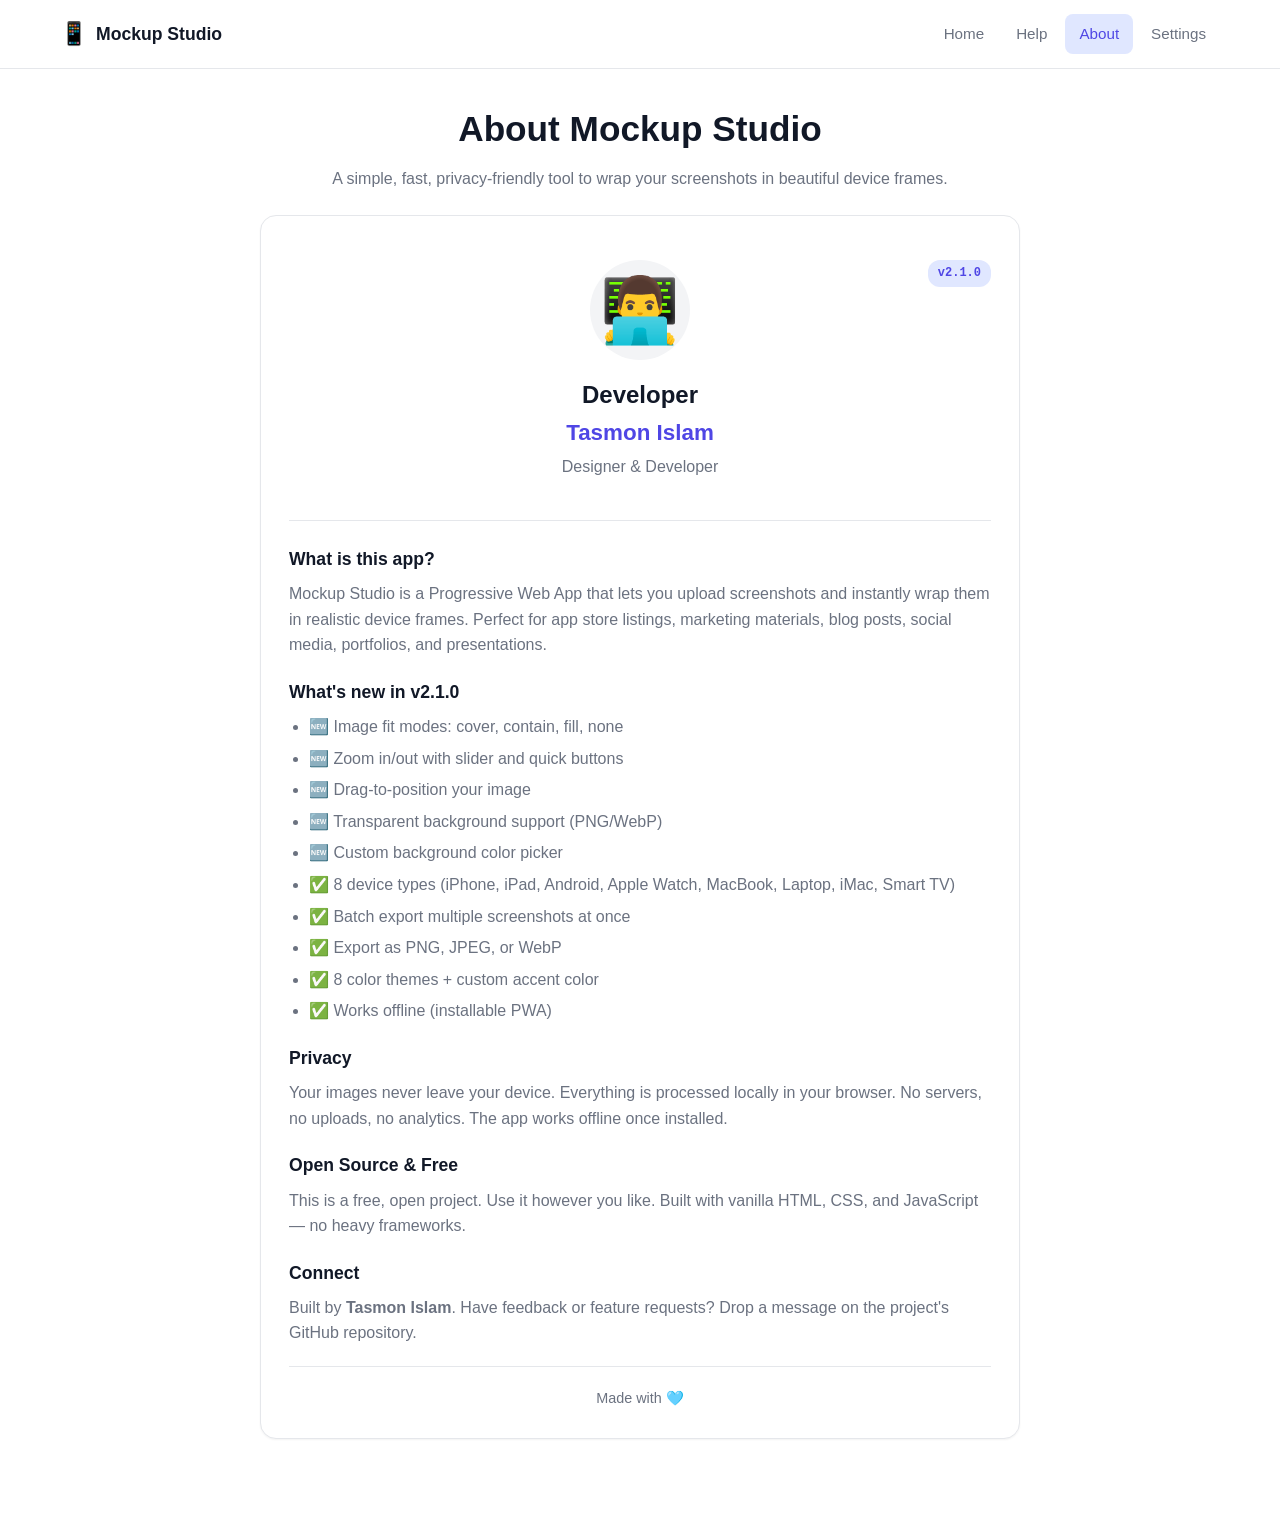
==== about.html @ a0ba5b70 "Add files via upload" ====
<!DOCTYPE html>
<html lang="en" data-theme="light">
<head>
  <meta charset="UTF-8">
  <meta name="viewport" content="width=device-width, initial-scale=1.0">
  <meta name="theme-color" content="#4f46e5">
  <link rel="manifest" href="manifest.json">
  <link rel="icon" href="icon.png" type="image/png">
  <title>About - Mockup Studio</title>
  <link rel="stylesheet" href="styles.css">
  <script>
    try {
      const s = JSON.parse(localStorage.getItem('mockup-settings') || '{}');
      if (s.theme) document.documentElement.setAttribute('data-theme', s.theme);
      if (s.accent && s.accent !== '#4f46e5') {
        document.documentElement.style.setProperty('--primary', s.accent);
      }
    } catch(e) {}
  </script>
</head>
<body>
  <nav class="navbar">
    <div class="nav-container">
      <a href="index.html" class="nav-brand">
        <span class="brand-icon">📱</span>
        <span class="brand-text">Mockup Studio</span>
      </a>
      <button class="nav-toggle" id="navToggle"><span></span><span></span><span></span></button>
      <ul class="nav-links" id="navLinks">
        <li><a href="index.html" class="nav-link">Home</a></li>
        <li><a href="help.html" class="nav-link">Help</a></li>
        <li><a href="about.html" class="nav-link active">About</a></li>
        <li><a href="settings.html" class="nav-link">Settings</a></li>
      </ul>
    </div>
  </nav>

  <main class="container narrow">
    <div class="page-header">
      <h1>About Mockup Studio</h1>
      <p class="page-subtitle">A simple, fast, privacy-friendly tool to wrap your screenshots in beautiful device frames.</p>
    </div>

    <div class="card">
      <div class="about-hero">
        <span class="version-tag">v2.1.0</span>
        <div class="about-avatar">👨‍💻</div>
        <h2>Developer</h2>
        <p class="developer-name">Tasmon Islam</p>
        <p class="developer-role">Designer & Developer</p>
      </div>

      <div class="about-section">
        <h3>What is this app?</h3>
        <p>Mockup Studio is a Progressive Web App that lets you upload screenshots and instantly wrap them in realistic device frames. Perfect for app store listings, marketing materials, blog posts, social media, portfolios, and presentations.</p>
      </div>

      <div class="about-section">
        <h3>What's new in v2.1.0</h3>
        <ul class="feature-list">
          <li>🆕 Image fit modes: cover, contain, fill, none</li>
          <li>🆕 Zoom in/out with slider and quick buttons</li>
          <li>🆕 Drag-to-position your image</li>
          <li>🆕 Transparent background support (PNG/WebP)</li>
          <li>🆕 Custom background color picker</li>
          <li>✅ 8 device types (iPhone, iPad, Android, Apple Watch, MacBook, Laptop, iMac, Smart TV)</li>
          <li>✅ Batch export multiple screenshots at once</li>
          <li>✅ Export as PNG, JPEG, or WebP</li>
          <li>✅ 8 color themes + custom accent color</li>
          <li>✅ Works offline (installable PWA)</li>
        </ul>
      </div>

      <div class="about-section">
        <h3>Privacy</h3>
        <p>Your images never leave your device. Everything is processed locally in your browser. No servers, no uploads, no analytics. The app works offline once installed.</p>
      </div>

      <div class="about-section">
        <h3>Open Source & Free</h3>
        <p>This is a free, open project. Use it however you like. Built with vanilla HTML, CSS, and JavaScript — no heavy frameworks.</p>
      </div>

      <div class="about-section">
        <h3>Connect</h3>
        <p>Built by <strong>Tasmon Islam</strong>. Have feedback or feature requests? Drop a message on the project's GitHub repository.</p>
      </div>

      <div class="about-meta">
        <p>Made with 🩵</p>
      </div>
    </div>
  </main>

  <script src="app.js"></script>
</body>
</html>
---- styles.css ----
*, *::before, *::after { box-sizing: border-box; margin: 0; padding: 0; }

:root, [data-theme="light"] {
  --primary: #4f46e5;
  --primary-hover: #4338ca;
  --primary-light: #e0e7ff;
  --bg: #ffffff;
  --bg-secondary: #f9fafb;
  --bg-tertiary: #f3f4f6;
  --text: #111827;
  --text-secondary: #6b7280;
  --border: #e5e7eb;
  --border-strong: #d1d5db;
  --card: #ffffff;
  --shadow-sm: 0 1px 2px rgba(0,0,0,0.05);
  --shadow: 0 1px 3px rgba(0,0,0,0.1), 0 1px 2px rgba(0,0,0,0.06);
  --shadow-lg: 0 10px 25px rgba(0,0,0,0.1);
  --danger: #ef4444;
  --success: #10b981;
  --mockup-scale: 0.8;
}

[data-theme="dark"] { --primary: #818cf8; --primary-hover: #6366f1; --primary-light: #312e81; --bg: #0f172a; --bg-secondary: #1e293b; --bg-tertiary: #334155; --text: #f1f5f9; --text-secondary: #94a3b8; --border: #334155; --border-strong: #475569; --card: #1e293b; }
[data-theme="ocean"] { --primary: #0891b2; --primary-light: #cffafe; --bg: #ecfeff; --bg-secondary: #cffafe; --bg-tertiary: #a5f3fc; --text: #083344; --text-secondary: #155e75; --border: #67e8f9; --card: #ffffff; }
[data-theme="sunset"] { --primary: #f97316; --primary-light: #fed7aa; --bg: #fff7ed; --bg-secondary: #ffedd5; --bg-tertiary: #fed7aa; --text: #7c2d12; --text-secondary: #9a3412; --border: #fdba74; --card: #ffffff; }
[data-theme="forest"] { --primary: #16a34a; --primary-light: #dcfce7; --bg: #f0fdf4; --bg-secondary: #dcfce7; --bg-tertiary: #bbf7d0; --text: #14532d; --text-secondary: #166534; --border: #86efac; --card: #ffffff; }
[data-theme="lavender"] { --primary: #a855f7; --primary-light: #f3e8ff; --bg: #faf5ff; --bg-secondary: #f3e8ff; --bg-tertiary: #e9d5ff; --text: #581c87; --text-secondary: #6b21a8; --border: #d8b4fe; --card: #ffffff; }
[data-theme="midnight"] { --primary: #a78bfa; --primary-light: #4c1d95; --bg: #0a0a1f; --bg-secondary: #1a1535; --bg-tertiary: #2d2555; --text: #ede9fe; --text-secondary: #c4b5fd; --border: #4c1d95; --card: #1a1535; }
[data-theme="solarized"] { --primary: #b58900; --primary-light: #fdf6e3; --bg: #fdf6e3; --bg-secondary: #eee8d5; --bg-tertiary: #d8d2bd; --text: #586e75; --text-secondary: #657b83; --border: #d8d2bd; --card: #fffbf0; }

html { scroll-behavior: smooth; }
body {
  font-family: -apple-system, BlinkMacSystemFont, 'Segoe UI', Roboto, sans-serif;
  background: var(--bg);
  color: var(--text);
  line-height: 1.6;
  min-height: 100vh;
  transition: background 0.3s, color 0.3s;
  -webkit-font-smoothing: antialiased;
}
[data-reduce-motion="true"] *, [data-reduce-motion="true"] *::before, [data-reduce-motion="true"] *::after {
  animation-duration: 0.01ms !important;
  transition-duration: 0.01ms !important;
  scroll-behavior: auto !important;
}

/* Nav */
.navbar { position: sticky; top: 0; z-index: 100; border-bottom: 1px solid var(--border); background: color-mix(in srgb, var(--bg) 92%, transparent); backdrop-filter: blur(10px); }
.nav-container { max-width: 1200px; margin: 0 auto; padding: 14px 20px; display: flex; align-items: center; justify-content: space-between; gap: 16px; }
.nav-brand { display: flex; align-items: center; gap: 8px; font-weight: 700; font-size: 1.1rem; color: var(--text); text-decoration: none; }
.brand-icon { font-size: 1.4rem; }
.nav-links { display: flex; gap: 4px; list-style: none; }
.nav-link { display: block; padding: 8px 14px; color: var(--text-secondary); text-decoration: none; border-radius: 8px; font-weight: 500; font-size: 0.95rem; transition: 0.2s; }
.nav-link:hover { background: var(--bg-tertiary); color: var(--text); }
.nav-link.active { background: var(--primary-light); color: var(--primary); }
.nav-toggle { display: none; background: none; border: none; cursor: pointer; padding: 8px; flex-direction: column; gap: 4px; }
.nav-toggle span { display: block; width: 22px; height: 2px; background: var(--text); border-radius: 2px; transition: 0.3s; }
.nav-toggle[aria-expanded="true"] span:nth-child(1) { transform: translateY(6px) rotate(45deg); }
.nav-toggle[aria-expanded="true"] span:nth-child(2) { opacity: 0; }
.nav-toggle[aria-expanded="true"] span:nth-child(3) { transform: translateY(-6px) rotate(-45deg); }

.container { max-width: 1200px; margin: 0 auto; padding: 32px 20px 60px; }
.container.narrow { max-width: 800px; }

.hero { text-align: center; padding: 20px 0 40px; }
.hero-title {
  font-size: clamp(1.8rem, 4vw, 2.6rem);
  font-weight: 800;
  margin-bottom: 12px;
  background: linear-gradient(135deg, var(--text), var(--primary));
  -webkit-background-clip: text;
  background-clip: text;
  -webkit-text-fill-color: transparent;
  line-height: 1.2;
}
.hero-subtitle { font-size: clamp(1rem, 2vw, 1.15rem); color: var(--text-secondary); max-width: 600px; margin: 0 auto 32px; }

.upload-zone { border: 2px dashed var(--border-strong); border-radius: 16px; padding: 48px 20px; background: var(--bg-secondary); cursor: pointer; transition: 0.3s; max-width: 700px; margin: 0 auto; outline: none; }
.upload-zone:hover, .upload-zone.dragover, .upload-zone:focus-visible { border-color: var(--primary); background: var(--primary-light); transform: translateY(-2px); }
.upload-content { text-align: center; pointer-events: none; }
.upload-content > * { pointer-events: auto; }
.upload-icon { width: 56px; height: 56px; color: var(--primary); margin-bottom: 12px; }
.upload-zone h3 { font-size: 1.2rem; margin-bottom: 6px; }
.upload-hint { font-size: 0.85rem; color: var(--text-secondary); margin-top: 8px; }
.link-btn { background: none; border: none; color: var(--primary); font-weight: 600; cursor: pointer; font-size: inherit; text-decoration: underline; font-family: inherit; padding: 0; }

.section { margin-top: 40px; padding-top: 40px; border-top: 1px solid var(--border); }
.section[hidden] { display: none !important; }
.section-header { margin-bottom: 20px; }
.section-header h2 { font-size: 1.5rem; font-weight: 700; margin-bottom: 4px; }
.section-sub { color: var(--text-secondary); font-size: 0.95rem; }
.badge { display: inline-block; background: var(--primary); color: white; padding: 2px 10px; border-radius: 12px; font-size: 0.85rem; margin-left: 8px; vertical-align: middle; }

.device-grid { display: grid; grid-template-columns: repeat(auto-fill, minmax(140px, 1fr)); gap: 12px; margin-bottom: 20px; }
.device-card { background: var(--card); border: 2px solid var(--border); border-radius: 12px; padding: 16px 12px; cursor: pointer; display: flex; flex-direction: column; align-items: center; gap: 10px; transition: 0.2s; font-family: inherit; color: inherit; }
.device-card:hover { border-color: var(--primary); transform: translateY(-2px); box-shadow: var(--shadow); }
.device-card.selected { border-color: var(--primary); background: var(--primary-light); }
.device-card:focus-visible { outline: 2px solid var(--primary); outline-offset: 2px; }
.device-thumb { display: flex; align-items: center; justify-content: center; height: 70px; }
.device-name { font-size: 0.85rem; font-weight: 600; }

/* Thumbnails (same as before) */
.thumb-frame { position: relative; }
.thumb-iphone { width: 32px; height: 64px; background: linear-gradient(150deg, #3a3a3c 0%, #1c1c1e 100%); border-radius: 9px; padding: 2.5px; position: relative; }
.thumb-iphone .thumb-screen { width: 100%; height: 100%; background: linear-gradient(135deg, #4f46e5, #ec4899); border-radius: 7px; }
.thumb-iphone .thumb-island { position: absolute; top: 4px; left: 50%; transform: translateX(-50%); width: 14px; height: 4px; background: #000; border-radius: 2px; }
.thumb-ipad { width: 54px; height: 64px; background: linear-gradient(150deg, #d4d4d6 0%, #8e8e93 100%); border-radius: 5px; padding: 4px; }
.thumb-ipad .thumb-screen { width: 100%; height: 100%; background: linear-gradient(135deg, #06b6d4, #3b82f6); border-radius: 2px; }
.thumb-android { width: 32px; height: 64px; background: linear-gradient(150deg, #2c2c2e 0%, #0a0a0a 100%); border-radius: 9px; padding: 2.5px; position: relative; }
.thumb-android .thumb-screen { width: 100%; height: 100%; background: linear-gradient(135deg, #10b981, #3b82f6); border-radius: 7px; }
.thumb-android .thumb-punch { position: absolute; top: 5px; left: 50%; transform: translateX(-50%); width: 5px; height: 5px; background: #000; border-radius: 50%; }
.thumb-watch { position: relative; display: flex; flex-direction: column; align-items: center; justify-content: center; height: 64px; }
.thumb-watch-band { width: 22px; height: 8px; background: linear-gradient(180deg, #2c2c2e, #1c1c1e); }
.thumb-band-top { border-radius: 3px 3px 0 0; margin-bottom: -2px; }
.thumb-band-bottom { border-radius: 0 0 3px 3px; margin-top: -2px; }
.thumb-watch-body { width: 30px; height: 40px; background: linear-gradient(150deg, #2c2c2e 0%, #0a0a0a 100%); border-radius: 8px; padding: 2px; position: relative; z-index: 2; }
.thumb-watch-screen { width: 100%; height: 100%; background: linear-gradient(135deg, #a855f7, #3b82f6); border-radius: 6px; }
.thumb-watch-crown { position: absolute; right: -2px; top: 50%; transform: translateY(-50%); width: 3px; height: 6px; background: #4a4a4c; border-radius: 1px; z-index: 3; }
.thumb-macbook-stack { display: flex; flex-direction: column; align-items: center; }
.thumb-lid { width: 76px; height: 46px; background: linear-gradient(180deg, #2c2c2e 0%, #1c1c1e 100%); border-radius: 4px 4px 0 0; padding: 3px 3px 4px; position: relative; }
.thumb-lid .thumb-screen { width: 100%; height: 100%; background: linear-gradient(135deg, #a855f7, #ec4899); border-radius: 1px; }
.thumb-lid .thumb-notch { position: absolute; top: 1px; left: 50%; transform: translateX(-50%); width: 8px; height: 3px; background: #000; border-radius: 0 0 2px 2px; }
.thumb-base { width: 86px; height: 5px; background: linear-gradient(180deg, #c8c8ca 0%, #8e8e93 100%); border-radius: 0 0 4px 4px; position: relative; }
.thumb-base::before { content: ''; position: absolute; top: 0; left: 50%; transform: translateX(-50%); width: 16px; height: 1.5px; background: #48484a; border-radius: 0 0 1px 1px; }
.thumb-laptop-stack { display: flex; flex-direction: column; align-items: center; }
.thumb-laptop-lid { width: 80px; height: 48px; background: linear-gradient(180deg, #1f1f1f 0%, #0a0a0a 100%); border-radius: 4px 4px 0 0; padding: 5px; position: relative; }
.thumb-laptop-lid::before { content: ''; position: absolute; top: 2px; left: 50%; transform: translateX(-50%); width: 3px; height: 3px; background: #2a2a2a; border-radius: 50%; }
.thumb-laptop-lid .thumb-screen { width: 100%; height: 100%; background: linear-gradient(135deg, #16a34a, #0891b2); }
.thumb-laptop-base { width: 92px; height: 6px; background: linear-gradient(180deg, #2a2a2a 0%, #1a1a1a 100%); border-radius: 0 0 4px 4px; position: relative; }
.thumb-laptop-base::before { content: ''; position: absolute; top: 0; left: 50%; transform: translateX(-50%); width: 14px; height: 2px; background: #050505; }
.thumb-imac-stack { display: flex; flex-direction: column; align-items: center; }
.thumb-imac-display { width: 76px; height: 50px; background: linear-gradient(180deg, #2c2c2e 0%, #1c1c1e 100%); padding: 3px 3px 5px; border-radius: 5px 5px 0 0; position: relative; }
.thumb-imac-display::before { content: ''; position: absolute; top: 2px; left: 50%; transform: translateX(-50%); width: 4px; height: 4px; background: radial-gradient(circle at 30% 30%, #4a4a4c, #0a0a0a); border-radius: 50%; }
.thumb-imac-display .thumb-screen { width: 100%; height: 100%; background: linear-gradient(135deg, #16a34a, #0891b2); border-radius: 1px; }
.thumb-imac-stand { width: 6px; height: 8px; background: linear-gradient(180deg, #aeaeb2, #8e8e93); }
.thumb-imac-foot { width: 28px; height: 4px; background: linear-gradient(180deg, #aeaeb2, #6e6e73); border-radius: 0 0 6px 6px; }
.thumb-tv-stack { display: flex; flex-direction: column; align-items: center; }
.thumb-tv-bezel { width: 84px; height: 50px; background: linear-gradient(180deg, #1c1c1e 0%, #0a0a0a 100%); padding: 3px; border-radius: 3px; }
.thumb-tv-bezel .thumb-screen { width: 100%; height: 100%; background: linear-gradient(135deg, #ec4899, #f59e0b); border-radius: 2px; }
.thumb-tv-legs { display: flex; justify-content: space-between; width: 60px; padding: 0 6px; margin-top: -1px; }
.thumb-tv-leg { width: 3px; height: 6px; background: #1c1c1e; }

.orientation-toggle { display: flex; align-items: center; gap: 10px; }
.orientation-toggle[hidden] { display: none !important; }
.orientation-toggle label { font-weight: 500; font-size: 0.9rem; }
.seg-btn { padding: 8px 16px; background: var(--bg-secondary); border: 1px solid var(--border); border-radius: 8px; cursor: pointer; font-weight: 500; color: var(--text-secondary); font-family: inherit; transition: 0.2s; }
.seg-btn:hover { background: var(--bg-tertiary); }
.seg-btn.selected { background: var(--primary); color: white; border-color: var(--primary); }
.seg-btn:focus-visible { outline: 2px solid var(--primary); outline-offset: 2px; }

/* Options */
.options-bar { display: grid; grid-template-columns: repeat(auto-fit, minmax(220px, 1fr)); gap: 20px; padding: 20px; background: var(--card); border: 1px solid var(--border); border-radius: 12px; margin-bottom: 20px; }
.opt-group label { display: block; font-size: 0.85rem; font-weight: 600; margin-bottom: 8px; color: var(--text); }
.color-pills, .bg-pills, .format-pills { display: flex; gap: 8px; flex-wrap: wrap; align-items: center; }
.color-pill { width: 32px; height: 32px; border-radius: 50%; border: 2px solid var(--border); cursor: pointer; transition: 0.2s; padding: 0; }
.color-pill:hover { transform: scale(1.05); }
.color-pill.selected { border-color: var(--primary); transform: scale(1.1); box-shadow: 0 0 0 2px var(--primary-light); }
.bg-pill { width: 36px; height: 36px; border-radius: 8px; border: 2px solid var(--border); cursor: pointer; transition: 0.2s; padding: 0; position: relative; overflow: hidden; }
.bg-pill:hover { transform: scale(1.05); }
.bg-pill.selected { border-color: var(--primary); transform: scale(1.05); box-shadow: 0 0 0 2px var(--primary-light); }
.bg-pill-custom::after {
  content: '🎨';
  position: absolute;
  top: 50%; left: 50%;
  transform: translate(-50%, -50%);
  font-size: 14px;
  filter: drop-shadow(0 0 1px rgba(0,0,0,0.5));
}
.format-pill { padding: 8px 14px; background: var(--bg-secondary); border: 1px solid var(--border); border-radius: 8px; cursor: pointer; font-weight: 600; font-family: inherit; color: var(--text); transition: 0.2s; }
.format-pill:hover { background: var(--bg-tertiary); }
.format-pill.selected { background: var(--primary); color: white; border-color: var(--primary); }
.format-pill:focus-visible, .color-pill:focus-visible, .bg-pill:focus-visible { outline: 2px solid var(--primary); outline-offset: 2px; }
.range-row { display: flex; align-items: center; gap: 10px; }
.range-row input[type="range"] { flex: 1; }
.range-row span { min-width: 40px; font-weight: 600; font-size: 0.9rem; }
input[type="range"] { -webkit-appearance: none; appearance: none; height: 6px; background: var(--bg-tertiary); border-radius: 3px; outline: none; }
input[type="range"]::-webkit-slider-thumb { -webkit-appearance: none; appearance: none; width: 18px; height: 18px; background: var(--primary); border-radius: 50%; cursor: pointer; transition: 0.2s; }
input[type="range"]::-webkit-slider-thumb:hover { transform: scale(1.2); }
input[type="range"]::-moz-range-thumb { width: 18px; height: 18px; background: var(--primary); border-radius: 50%; cursor: pointer; border: none; }

.custom-bg-controls {
  display: flex;
  align-items: center;
  gap: 10px;
  margin-top: 10px;
  padding: 10px 12px;
  background: var(--bg-secondary);
  border-radius: 8px;
}
.custom-bg-controls[hidden] { display: none !important; }
.custom-bg-controls .mini-label { font-size: 0.85rem; font-weight: 600; margin: 0; }
.color-input-inline { width: 40px; height: 32px; border: 1px solid var(--border-strong); border-radius: 6px; cursor: pointer; padding: 2px; background: var(--bg); }
.hint-text { display: block; font-size: 0.75rem; color: var(--text-secondary); margin-top: 6px; font-style: italic; }

/* ============================================
   IMAGE ADJUSTMENT PANEL
   ============================================ */
.adjust-panel {
  background: var(--card);
  border: 1px solid var(--border);
  border-radius: 12px;
  padding: 20px;
  margin-bottom: 20px;
}
.adjust-panel[hidden] { display: none !important; }
.adjust-header { margin-bottom: 16px; padding-bottom: 12px; border-bottom: 1px solid var(--border); }
.adjust-header h3 { font-size: 1.05rem; font-weight: 700; margin-bottom: 4px; }
.adjust-sub { color: var(--text-secondary); font-size: 0.85rem; }

.adjust-grid {
  display: grid;
  grid-template-columns: repeat(auto-fit, minmax(200px, 1fr));
  gap: 20px;
  margin-bottom: 16px;
}

.zoom-buttons {
  display: flex;
  gap: 6px;
  align-items: center;
}
.zoom-buttons .btn {
  min-width: 36px;
}

.position-controls {
  display: flex;
  align-items: center;
  gap: 12px;
}
.position-pad {
  width: 80px;
  height: 80px;
  background: var(--bg-secondary);
  border: 2px solid var(--border-strong);
  border-radius: 8px;
  position: relative;
  cursor: move;
  user-select: none;
  outline: none;
  flex-shrink: 0;
}
.position-pad:focus-visible { border-color: var(--primary); box-shadow: 0 0 0 3px var(--primary-light); }
.position-pad::before {
  content: '';
  position: absolute;
  top: 50%; left: 50%;
  transform: translate(-50%, -50%);
  width: 1px; height: 100%;
  background: var(--border);
}
.position-pad::after {
  content: '';
  position: absolute;
  top: 50%; left: 50%;
  transform: translate(-50%, -50%);
  width: 100%; height: 1px;
  background: var(--border);
}
.position-dot {
  position: absolute;
  width: 14px;
  height: 14px;
  background: var(--primary);
  border-radius: 50%;
  top: 50%; left: 50%;
  transform: translate(-50%, -50%);
  pointer-events: none;
  box-shadow: 0 0 0 3px var(--primary-light), 0 2px 4px rgba(0,0,0,0.2);
  transition: background 0.2s;
}
.position-info {
  display: flex;
  flex-direction: column;
  gap: 6px;
  align-items: flex-start;
}
.position-info small {
  font-size: 0.75rem;
  color: var(--text-secondary);
  font-family: 'Courier New', monospace;
  background: var(--bg-secondary);
  padding: 2px 8px;
  border-radius: 4px;
}

.adjust-actions {
  display: flex;
  justify-content: flex-end;
  padding-top: 12px;
  border-top: 1px solid var(--border);
}

/* Preview */
.preview-stage { background: var(--bg-secondary); border-radius: 12px; padding: 40px 20px; display: flex; align-items: center; justify-content: center; min-height: 400px; overflow: auto; }
.mockup-wrapper {
  display: inline-block;
  transform-origin: center center;
  transform: scale(var(--mockup-scale, 0.8));
  transition: transform 0.3s ease;
  user-select: none;
}
[data-reduce-motion="true"] .mockup-wrapper { transition: none; }

/* DEVICE MOCKUPS — Same as v2.0.1 (omitted for brevity, keep previous) */
/* ============================================
   DEVICE MOCKUPS (same as before — abbreviated)
   ============================================ */
.mockup.iphone { width: 300px; height: 623px; background: linear-gradient(150deg, #3a3a3c 0%, #2c2c2e 45%, #1c1c1e 100%); padding: 11px; border-radius: 44px; position: relative; box-shadow: inset 0 0 0 1px rgba(255,255,255,0.12), inset 0 0 0 2.5px rgba(0,0,0,0.6), inset 0 1px 2px rgba(255,255,255,0.25), 0 30px 60px -20px rgba(0,0,0,0.5), 0 0 0 1px rgba(0,0,0,0.3); }
.mockup.iphone::before { content: ''; position: absolute; inset: 4px; border-radius: 40px; border: 1px solid rgba(0,0,0,0.5); pointer-events: none; }
.mockup.iphone.silver { background: linear-gradient(150deg, #f0f0f3 0%, #c8c8cc 45%, #8e8e93 100%); }
.mockup.iphone.gold { background: linear-gradient(150deg, #f7e7c4 0%, #d4b87a 45%, #b89554 100%); }
.mockup.iphone.blue { background: linear-gradient(150deg, #5a8fd0 0%, #3b6fb8 45%, #1e40af 100%); }
.mockup.iphone.red { background: linear-gradient(150deg, #e87570 0%, #c43c34 45%, #8b1f1a 100%); }
.mockup.iphone .screen-area { width: 100%; height: 100%; background: #000; border-radius: 34px; overflow: hidden; position: relative; border: 1.5px solid #000; }
.mockup.iphone .screen-area img { display: block; cursor: move; }
.mockup.iphone .dynamic-island { position: absolute; top: 10px; left: 50%; transform: translateX(-50%); width: 95px; height: 30px; background: #000; border-radius: 18px; z-index: 10; box-shadow: inset 0 0 0 1px rgba(60,60,60,0.4), inset 0 1px 2px rgba(0,0,0,0.8); pointer-events: none; }
.mockup.iphone .dynamic-island::after { content: ''; position: absolute; top: 50%; right: 8px; transform: translateY(-50%); width: 7px; height: 7px; background: radial-gradient(circle at 30% 30%, #2c2c2e, #0a0a0a); border-radius: 50%; }
.mockup.iphone .side-button { position: absolute; background: linear-gradient(180deg, #2c2c2e, #1a1a1c); pointer-events: none; }
.mockup.iphone .side-button.left { left: -1.5px; border-radius: 2px 0 0 2px; }
.mockup.iphone .side-button.right { right: -1.5px; border-radius: 0 2px 2px 0; }
.mockup.iphone .side-button.mute { top: 90px; width: 2.5px; height: 22px; }
.mockup.iphone .side-button.volume-up { top: 125px; width: 2.5px; height: 36px; }
.mockup.iphone .side-button.volume-down { top: 170px; width: 2.5px; height: 36px; }
.mockup.iphone .side-button.power { top: 140px; width: 2.5px; height: 50px; }
.mockup.iphone.silver .side-button { background: linear-gradient(180deg, #c8c8cc, #8e8e93); }
.mockup.iphone.gold .side-button { background: linear-gradient(180deg, #d4b87a, #b89554); }
.mockup.iphone.blue .side-button { background: linear-gradient(180deg, #3b6fb8, #1e40af); }
.mockup.iphone.red .side-button { background: linear-gradient(180deg, #c43c34, #8b1f1a); }
.mockup.iphone.landscape { width: 623px; height: 300px; padding: 11px; }
.mockup.iphone.landscape .dynamic-island { top: 50%; left: 10px; transform: translateY(-50%); width: 30px; height: 95px; border-radius: 18px; }
.mockup.iphone.landscape .dynamic-island::after { top: 8px; right: 50%; transform: translateX(50%); }

.mockup.ipad { width: 380px; height: 527px; background: linear-gradient(145deg, #e5e5ea 0%, #c8c8cc 50%, #8e8e93 100%); padding: 22px; border-radius: 26px; position: relative; box-shadow: inset 0 0 0 1px rgba(255,255,255,0.5), inset 0 0 0 3px rgba(0,0,0,0.15), inset 0 1px 2px rgba(255,255,255,0.4), 0 30px 60px -20px rgba(0,0,0,0.4); }
.mockup.ipad::before { content: ''; position: absolute; inset: 18px; border-radius: 6px; border: 1px solid rgba(0,0,0,0.12); pointer-events: none; }
.mockup.ipad.dark { background: linear-gradient(145deg, #48484a 0%, #2c2c2e 50%, #1a1a1c 100%); }
.mockup.ipad.gold { background: linear-gradient(145deg, #f5e6c8 0%, #d4b87a 50%, #b89554 100%); }
.mockup.ipad.blue { background: linear-gradient(145deg, #5a8fd0 0%, #3b6fb8 50%, #1e40af 100%); }
.mockup.ipad.red { background: linear-gradient(145deg, #e87570 0%, #c43c34 50%, #8b1f1a 100%); }
.mockup.ipad .screen-area { width: 100%; height: 100%; background: #000; border-radius: 6px; overflow: hidden; position: relative; border: 2px solid #0a0a0a; }
.mockup.ipad .screen-area img { display: block; cursor: move; }
.mockup.ipad .camera-dot { position: absolute; top: 11px; left: 50%; transform: translateX(-50%); width: 7px; height: 7px; background: radial-gradient(circle at 30% 30%, #5a5a5a, #0a0a0a); border-radius: 50%; z-index: 10; box-shadow: inset 0 0 0 0.5px #000, inset 0 0 1.5px rgba(255,255,255,0.1); pointer-events: none; }
.mockup.ipad.landscape { width: 527px; height: 380px; padding: 22px; }
.mockup.ipad.landscape .camera-dot { top: 50%; left: 11px; transform: translateY(-50%); }

.mockup.android { width: 300px; height: 619px; background: linear-gradient(150deg, #3a3a3c 0%, #1f1f21 50%, #0a0a0a 100%); padding: 10px; border-radius: 38px; position: relative; box-shadow: inset 0 0 0 1px rgba(255,255,255,0.1), inset 0 0 0 2px rgba(0,0,0,0.5), inset 0 1px 2px rgba(255,255,255,0.2), 0 30px 60px -20px rgba(0,0,0,0.5); }
.mockup.android::before { content: ''; position: absolute; inset: 3px; border-radius: 35px; border: 1px solid rgba(0,0,0,0.4); pointer-events: none; }
.mockup.android.silver { background: linear-gradient(150deg, #d4d4d6 0%, #8e8e93 100%); }
.mockup.android.gold { background: linear-gradient(150deg, #f5e6c8 0%, #b89554 100%); }
.mockup.android.blue { background: linear-gradient(150deg, #5a8fd0 0%, #1e40af 100%); }
.mockup.android.red { background: linear-gradient(150deg, #e87570 0%, #8b1f1a 100%); }
.mockup.android .screen-area { width: 100%; height: 100%; background: #000; border-radius: 28px; overflow: hidden; position: relative; border: 2px solid #000; }
.mockup.android .screen-area img { display: block; cursor: move; }
.mockup.android .punch-hole { position: absolute; top: 13px; left: 50%; transform: translateX(-50%); width: 13px; height: 13px; background: radial-gradient(circle at 30% 30%, #1a1a1a, #000); border-radius: 50%; z-index: 10; box-shadow: inset 0 0 0 1px rgba(80,80,80,0.3), inset 0 0 3px rgba(0,0,0,0.8); pointer-events: none; }
.mockup.android.landscape { width: 619px; height: 300px; padding: 10px; }
.mockup.android.landscape .punch-hole { top: 50%; left: 13px; transform: translateY(-50%); }

.mockup.watch { width: 200px; position: relative; display: flex; flex-direction: column; align-items: center; filter: drop-shadow(0 25px 35px rgba(0,0,0,0.35)); }
.mockup.watch .band-top, .mockup.watch .band-bottom { width: 100px; height: 56px; position: relative; }
.mockup.watch .band-top { background: linear-gradient(180deg, #3a3a3c 0%, #1c1c1e 70%, #2c2c2e 100%); border-radius: 14px 14px 4px 4px; }
.mockup.watch .band-bottom { background: linear-gradient(180deg, #2c2c2e 0%, #1c1c1e 30%, #3a3a3c 100%); border-radius: 4px 4px 14px 14px; }
.mockup.watch.silver .band-top, .mockup.watch.silver .band-bottom { background: linear-gradient(180deg, #aeaeb2 0%, #8e8e93 100%); }
.mockup.watch.gold .band-top, .mockup.watch.gold .band-bottom { background: linear-gradient(180deg, #d4b87a 0%, #b89554 100%); }
.mockup.watch .band-top::after, .mockup.watch .band-bottom::before { content: ''; position: absolute; left: 50%; transform: translateX(-50%); width: 60px; height: 6px; background: repeating-linear-gradient(0deg, transparent, transparent 1px, rgba(0,0,0,0.3) 1px, rgba(0,0,0,0.3) 2px); border-radius: 1px; }
.mockup.watch .band-top::after { bottom: 8px; }
.mockup.watch .band-bottom::before { top: 8px; }
.mockup.watch .watch-body { width: 200px; height: 240px; background: linear-gradient(150deg, #3a3a3c 0%, #1c1c1e 50%, #0a0a0a 100%); border-radius: 50px; padding: 14px; position: relative; box-shadow: inset 0 0 0 1.5px rgba(255,255,255,0.1), inset 0 0 0 3px rgba(0,0,0,0.6), inset 0 1px 2px rgba(255,255,255,0.2), 0 10px 25px rgba(0,0,0,0.4); z-index: 2; }
.mockup.watch.silver .watch-body { background: linear-gradient(150deg, #d4d4d6 0%, #8e8e93 100%); }
.mockup.watch.gold .watch-body { background: linear-gradient(150deg, #e5d5b8 0%, #b89554 100%); }
.mockup.watch .watch-body::before { content: ''; position: absolute; inset: 5px; border-radius: 45px; border: 1px solid rgba(0,0,0,0.4); pointer-events: none; }
.mockup.watch .screen-area { width: 100%; height: 100%; background: #000; border-radius: 38px; overflow: hidden; position: relative; border: 2px solid #000; }
.mockup.watch .screen-area img { display: block; cursor: move; }
.mockup.watch .crown { position: absolute; right: -7px; top: 38%; width: 10px; height: 30px; background: linear-gradient(90deg, #3a3a3c 0%, #1c1c1e 50%, #0a0a0a 100%); border-radius: 2px 4px 4px 2px; box-shadow: inset 1px 0 0 rgba(255,255,255,0.1), inset -1px 0 1px rgba(0,0,0,0.6); pointer-events: none; }
.mockup.watch .crown::before { content: ''; position: absolute; right: 0; top: 50%; transform: translateY(-50%); width: 3px; height: 22px; background: repeating-linear-gradient(0deg, transparent 0, transparent 1px, rgba(0,0,0,0.5) 1px, rgba(0,0,0,0.5) 2px); }
.mockup.watch.silver .crown { background: linear-gradient(90deg, #aeaeb2 0%, #8e8e93 100%); }
.mockup.watch.gold .crown { background: linear-gradient(90deg, #d4b87a 0%, #b89554 100%); }
.mockup.watch .side-button { position: absolute; right: -4px; top: 22%; width: 5px; height: 20px; background: linear-gradient(90deg, #2c2c2e 0%, #0a0a0a 100%); border-radius: 1px 2px 2px 1px; pointer-events: none; }
.mockup.watch.silver .side-button { background: linear-gradient(90deg, #aeaeb2 0%, #8e8e93 100%); }
.mockup.watch.gold .side-button { background: linear-gradient(90deg, #d4b87a 0%, #b89554 100%); }
.mockup.watch .speaker { position: absolute; left: -3px; top: 50%; transform: translateY(-50%); width: 3px; height: 30px; background: repeating-linear-gradient(0deg, transparent 0, transparent 1px, rgba(0,0,0,0.5) 1px, rgba(0,0,0,0.5) 2.5px); border-radius: 1px; pointer-events: none; }

.mockup.macbook { width: 560px; position: relative; filter: drop-shadow(0 40px 50px rgba(0,0,0,0.35)); }
.mockup.macbook .lid { background: linear-gradient(180deg, #2c2c2e 0%, #1c1c1e 100%); padding: 14px 14px 16px; border-radius: 14px 14px 4px 4px; position: relative; box-shadow: inset 0 1px 0 rgba(255,255,255,0.05); }
.mockup.macbook .lid::before { content: ''; position: absolute; top: 6px; left: 50%; transform: translateX(-50%); width: 12px; height: 9px; background: #000; border-radius: 0 0 8px 8px; z-index: 5; }
.mockup.macbook .lid::after { content: ''; position: absolute; top: 11px; left: 50%; transform: translateX(-50%); width: 4px; height: 4px; background: radial-gradient(circle at 30% 30%, #4a4a4c, #050505); border-radius: 50%; z-index: 6; box-shadow: inset 0 0 0 0.5px #000; }
.mockup.macbook.silver .lid { background: linear-gradient(180deg, #d4d4d6 0%, #8e8e93 100%); }
.mockup.macbook.gold .lid { background: linear-gradient(180deg, #f5e6c8 0%, #b89554 100%); }
.mockup.macbook .screen-area { background: #000; border-radius: 6px 6px 4px 4px; overflow: hidden; position: relative; border: 2px solid #0a0a0a; border-top: none; }
.mockup.macbook .screen { width: 100%; aspect-ratio: 16 / 10; overflow: hidden; background: #000; border-radius: 4px; }
.mockup.macbook .screen img { display: block; cursor: move; }
.mockup.macbook .base { background: linear-gradient(180deg, #d4d4d6 0%, #aeaeb2 30%, #8e8e93 100%); height: 16px; margin: 0 -14px; border-radius: 0 0 16px 16px; position: relative; box-shadow: 0 6px 12px rgba(0,0,0,0.4), inset 0 -2px 0 rgba(0,0,0,0.15); }
.mockup.macbook .base::after { content: ''; position: absolute; bottom: -4px; left: 0; right: 0; height: 4px; background: linear-gradient(180deg, #8e8e93 0%, #6e6e73 100%); border-radius: 0 0 14px 14px; }
.mockup.macbook.silver .base { background: linear-gradient(180deg, #e5e5ea 0%, #c8c8cc 30%, #8e8e93 100%); }
.mockup.macbook.gold .base { background: linear-gradient(180deg, #e5d5a8 0%, #d4b87a 30%, #b89554 100%); }
.mockup.macbook .base::before { content: ''; position: absolute; top: 0; left: 50%; transform: translateX(-50%); width: 130px; height: 4px; background: linear-gradient(180deg, #48484a 0%, #2c2c2e 100%); border-radius: 0 0 8px 8px; box-shadow: inset 0 -1px 0 rgba(0,0,0,0.5); }
.mockup.macbook.silver .base::before { background: linear-gradient(180deg, #8e8e93 0%, #6e6e73 100%); }
.mockup.macbook.gold .base::before { background: linear-gradient(180deg, #8b7340 0%, #6b5630 100%); }

.mockup.laptop { width: 540px; position: relative; filter: drop-shadow(0 35px 45px rgba(0,0,0,0.35)); }
.mockup.laptop .lid { background: linear-gradient(180deg, #2c2c2e 0%, #1a1a1c 100%); padding: 20px 18px 22px; border-radius: 8px 8px 2px 2px; position: relative; box-shadow: inset 0 1px 0 rgba(255,255,255,0.04); }
.mockup.laptop .lid::before { content: ''; position: absolute; top: 10px; left: 50%; transform: translateX(-50%); width: 6px; height: 6px; background: radial-gradient(circle at 30% 30%, #3a3a3c, #050505); border-radius: 50%; box-shadow: inset 0 0 0 0.5px #000, 0 0 0 2px rgba(0,0,0,0.5); }
.mockup.laptop.silver .lid { background: linear-gradient(180deg, #c8c8ca 0%, #8e8e93 100%); }
.mockup.laptop .screen-area { background: #000; border-radius: 2px; overflow: hidden; position: relative; aspect-ratio: 16 / 10; border: 3px solid #0a0a0a; }
.mockup.laptop .screen-area img { display: block; cursor: move; }
.mockup.laptop .base { background: linear-gradient(180deg, #3a3a3c 0%, #2a2a2a 50%, #1a1a1c 100%); height: 20px; margin: 0 -10px; border-radius: 0 0 10px 10px; position: relative; box-shadow: 0 4px 8px rgba(0,0,0,0.4), inset 0 -2px 0 rgba(0,0,0,0.4); }
.mockup.laptop.silver .base { background: linear-gradient(180deg, #c8c8ca 0%, #aeaeb2 50%, #8e8e93 100%); }
.mockup.laptop .base::before { content: ''; position: absolute; top: 0; left: 50%; transform: translateX(-50%); width: 80px; height: 6px; background: linear-gradient(180deg, #050505 0%, #1a1a1c 100%); border-radius: 0 0 4px 4px; box-shadow: inset 0 -1px 0 rgba(0,0,0,0.6); }
.mockup.laptop.silver .base::before { background: linear-gradient(180deg, #6e6e73 0%, #8e8e93 100%); }

.mockup.imac { width: 540px; position: relative; filter: drop-shadow(0 35px 45px rgba(0,0,0,0.35)); }
.mockup.imac .display { background: linear-gradient(180deg, #2c2c2e 0%, #1c1c1e 100%); padding: 14px 14px 26px; border-radius: 12px 12px 6px 6px; position: relative; box-shadow: inset 0 0 0 1px rgba(255,255,255,0.05), inset 0 -1px 0 rgba(0,0,0,0.4); }
.mockup.imac .display::before { content: ''; position: absolute; top: 8px; left: 50%; transform: translateX(-50%); width: 6px; height: 6px; background: radial-gradient(circle at 30% 30%, #5a5a5a, #050505); border-radius: 50%; z-index: 5; box-shadow: inset 0 0 0 0.5px #000, 0 0 0 1.5px rgba(0,0,0,0.3); }
.mockup.imac.silver .display { background: linear-gradient(180deg, #d4d4d6 0%, #aeaeb2 100%); }
.mockup.imac .display::after { content: ''; position: absolute; bottom: 8px; left: 50%; transform: translateX(-50%); width: 22px; height: 26px; background: radial-gradient(circle, rgba(255,255,255,0.08) 30%, transparent 40%); border-radius: 50% / 60% 60% 40% 40%; }
.mockup.imac .screen-area { width: 100%; background: #000; border-radius: 4px; overflow: hidden; position: relative; aspect-ratio: 16 / 10; border: 2px solid #0a0a0a; }
.mockup.imac .screen-area img { display: block; cursor: move; }
.mockup.imac .stand { width: 160px; height: 50px; margin: -8px auto 0; position: relative; z-index: 1; background: linear-gradient(180deg, #aeaeb2 0%, #8e8e93 70%, #6e6e73 100%); clip-path: polygon(25% 0%, 75% 0%, 90% 100%, 10% 100%); }
.mockup.imac.silver .stand { background: linear-gradient(180deg, #c8c8cc 0%, #8e8e93 70%, #6e6e73 100%); }
.mockup.imac .foot { width: 220px; height: 16px; background: linear-gradient(180deg, #aeaeb2 0%, #6e6e73 100%); margin: 0 auto; border-radius: 50% / 100% 100% 0 0; position: relative; z-index: 2; box-shadow: 0 4px 12px rgba(0,0,0,0.4), inset 0 -2px 0 rgba(0,0,0,0.3); }
.mockup.imac.silver .foot { background: linear-gradient(180deg, #c8c8cc 0%, #8e8e93 100%); }
.mockup.imac .foot::before { content: ''; position: absolute; top: 0; left: 50%; transform: translateX(-50%); width: 30px; height: 4px; background: rgba(0,0,0,0.4); border-radius: 2px; }

.mockup.tv { width: 580px; position: relative; filter: drop-shadow(0 30px 40px rgba(0,0,0,0.35)); }
.mockup.tv .bezel { background: linear-gradient(180deg, #1c1c1e 0%, #0a0a0a 100%); padding: 12px; border-radius: 6px; position: relative; box-shadow: inset 0 0 0 1px rgba(255,255,255,0.04), inset 0 1px 2px rgba(255,255,255,0.08); }
.mockup.tv.silver .bezel { background: linear-gradient(180deg, #c8c8ca 0%, #8e8e93 100%); }
.mockup.tv .bezel::after { content: ''; position: absolute; bottom: 4px; right: 16px; width: 14px; height: 3px; background: rgba(255,255,255,0.15); border-radius: 1px; }
.mockup.tv .bezel::before { content: ''; position: absolute; bottom: 5px; left: 16px; width: 3px; height: 3px; background: radial-gradient(circle at 30% 30%, #4ade80, #16a34a); border-radius: 50%; box-shadow: 0 0 4px rgba(74, 222, 128, 0.6); }
.mockup.tv .screen-area { width: 100%; background: #000; border-radius: 3px; overflow: hidden; position: relative; aspect-ratio: 16 / 9; border: 2px solid #000; }
.mockup.tv .screen-area img { display: block; cursor: move; }
.mockup.tv .legs { display: flex; justify-content: center; gap: 180px; padding: 0 20px; margin-top: -6px; position: relative; z-index: 1; }
.mockup.tv .leg { width: 10px; height: 36px; background: linear-gradient(180deg, #2c2c2e 0%, #1c1c1e 80%, #0a0a0a 100%); clip-path: polygon(20% 0%, 80% 0%, 100% 100%, 0% 100%); box-shadow: 0 2px 4px rgba(0,0,0,0.3); }
.mockup.tv.silver .leg { background: linear-gradient(180deg, #c8c8ca 0%, #8e8e93 100%); }

/* Backgrounds */
.bg-white { background-color: #ffffff; }
.bg-light { background: radial-gradient(circle at 30% 30%, #f9fafb, #e5e7eb); }
.bg-dark { background: radial-gradient(circle at 30% 30%, #1f2937, #111827); }
.bg-sunset { background: radial-gradient(circle at 30% 30%, #fbbf24, #ec4899); }
.bg-ocean { background: radial-gradient(circle at 30% 30%, #06b6d4, #3b82f6); }
.bg-forest { background: radial-gradient(circle at 30% 30%, #10b981, #065f46); }
.bg-purple { background: radial-gradient(circle at 30% 30%, #a855f7, #6b21a8); }
.bg-custom { background-color: var(--custom-bg, #6366f1); }
.bg-transparent { background: transparent !important; }

/* Batch */
.batch-list { display: grid; grid-template-columns: repeat(auto-fill, minmax(140px, 1fr)); gap: 12px; margin-bottom: 16px; }
.batch-item { position: relative; background: var(--card); border: 1px solid var(--border); border-radius: 10px; padding: 8px; cursor: pointer; transition: 0.2s; }
.batch-item:hover { border-color: var(--primary); }
.batch-item.active { border-color: var(--primary); box-shadow: 0 0 0 2px var(--primary-light); }
.batch-item img { width: 100%; height: 100px; object-fit: cover; border-radius: 6px; display: block; }
.batch-item .batch-name { font-size: 0.8rem; margin-top: 6px; white-space: nowrap; overflow: hidden; text-overflow: ellipsis; color: var(--text-secondary); }
.batch-item .batch-device { font-size: 0.7rem; color: var(--primary); font-weight: 600; margin-top: 2px; }
.batch-item .remove-batch { position: absolute; top: 4px; right: 4px; width: 24px; height: 24px; background: rgba(0,0,0,0.6); color: white; border: none; border-radius: 50%; cursor: pointer; display: flex; align-items: center; justify-content: center; font-size: 14px; line-height: 1; padding: 0; }
.batch-item .remove-batch:hover { background: rgba(239, 68, 68, 0.9); }
.batch-actions { display: flex; gap: 8px; }

/* Export */
.export-panel { background: var(--card); border: 1px solid var(--border); border-radius: 12px; padding: 24px; }
.export-options { display: grid; grid-template-columns: repeat(auto-fit, minmax(200px, 1fr)); gap: 20px; margin-bottom: 24px; }
.export-actions { display: flex; gap: 12px; flex-wrap: wrap; }
.export-actions .btn:disabled { opacity: 0.4; cursor: not-allowed; }

/* Buttons */
.btn { display: inline-flex; align-items: center; justify-content: center; gap: 8px; padding: 10px 20px; border-radius: 8px; font-weight: 600; font-size: 0.95rem; border: none; cursor: pointer; font-family: inherit; transition: 0.2s; text-decoration: none; }
.btn:hover:not(:disabled) { transform: translateY(-1px); }
.btn:focus-visible { outline: 2px solid var(--primary); outline-offset: 2px; }
.btn-primary { background: var(--primary); color: white; }
.btn-primary:hover:not(:disabled) { background: var(--primary-hover); box-shadow: var(--shadow); }
.btn-secondary { background: var(--bg-tertiary); color: var(--text); }
.btn-secondary:hover:not(:disabled) { background: var(--border); }
.btn-danger { background: var(--danger); color: white; }
.btn-ghost { background: transparent; color: var(--text-secondary); }
.btn-ghost:hover:not(:disabled) { background: var(--bg-tertiary); color: var(--text); }
.btn-sm { padding: 6px 12px; font-size: 0.85rem; }
.btn-lg { padding: 14px 24px; font-size: 1rem; }
.btn:disabled { opacity: 0.5; cursor: not-allowed; transform: none !important; }

.text-input, .select-input { padding: 10px 14px; border: 1px solid var(--border-strong); border-radius: 8px; background: var(--bg); color: var(--text); font-family: inherit; font-size: 0.95rem; width: 100%; max-width: 200px; transition: 0.2s; }
.text-input:focus, .select-input:focus { outline: none; border-color: var(--primary); box-shadow: 0 0 0 3px var(--primary-light); }
.color-input { width: 48px; height: 36px; border: 1px solid var(--border-strong); border-radius: 8px; cursor: pointer; background: var(--bg); padding: 2px; }

.card { background: var(--card); border: 1px solid var(--border); border-radius: 16px; padding: 28px; margin-bottom: 20px; box-shadow: var(--shadow-sm); }
.page-header { margin-bottom: 24px; text-align: center; }
.page-header h1 { font-size: clamp(1.6rem, 3vw, 2.2rem); font-weight: 800; margin-bottom: 8px; }
.page-subtitle { color: var(--text-secondary); font-size: 1rem; }

.about-hero { text-align: center; margin-bottom: 24px; padding-bottom: 24px; border-bottom: 1px solid var(--border); position: relative; }
.version-tag { position: absolute; top: 0; right: 0; background: var(--primary-light); color: var(--primary); padding: 4px 10px; border-radius: 12px; font-size: 0.75rem; font-weight: 600; font-family: 'Courier New', monospace; }
.about-avatar { font-size: 4rem; width: 100px; height: 100px; margin: 16px auto 16px; background: var(--bg-tertiary); border-radius: 50%; display: flex; align-items: center; justify-content: center; }
.developer-name { font-size: 1.4rem; font-weight: 700; color: var(--primary); margin-bottom: 4px; }
.developer-role { color: var(--text-secondary); margin-bottom: 16px; }
.about-section { margin-bottom: 20px; }
.about-section h3 { font-size: 1.1rem; margin-bottom: 8px; color: var(--text); }
.about-section p, .about-section li { color: var(--text-secondary); }
.feature-list { padding-left: 20px; }
.feature-list li { margin-bottom: 6px; }
.about-meta { text-align: center; padding-top: 20px; border-top: 1px solid var(--border); color: var(--text-secondary); font-size: 0.9rem; }

.help-step { display: flex; gap: 16px; margin-bottom: 24px; padding-bottom: 24px; border-bottom: 1px solid var(--border); }
.help-step:last-of-type { border-bottom: none; }
.step-number { flex-shrink: 0; width: 36px; height: 36px; background: var(--primary); color: white; border-radius: 50%; display: flex; align-items: center; justify-content: center; font-weight: 700; }
.step-content h3 { font-size: 1.15rem; margin-bottom: 8px; }
.step-content p, .step-content li { color: var(--text-secondary); margin-bottom: 6px; }
.step-content ul { padding-left: 20px; }
.tip { margin-top: 10px; padding: 10px 14px; background: var(--primary-light); border-radius: 8px; font-size: 0.9rem; color: var(--text); }
.help-section h3 { margin-bottom: 12px; }
.faq-item { background: var(--bg-secondary); border-radius: 8px; padding: 12px 16px; margin-bottom: 8px; cursor: pointer; }
.faq-item summary { font-weight: 600; cursor: pointer; }
.faq-item p { margin-top: 8px; color: var(--text-secondary); font-size: 0.95rem; }

.settings-section-title { font-size: 1.2rem; font-weight: 700; margin-bottom: 16px; padding-bottom: 12px; border-bottom: 1px solid var(--border); }
.setting-row { display: flex; align-items: center; justify-content: space-between; padding: 16px 0; gap: 16px; border-bottom: 1px solid var(--border); }
.setting-row:last-child { border-bottom: none; }
.setting-row > div:first-child { flex: 1; }
.setting-label { font-weight: 600; display: block; margin-bottom: 2px; }
.setting-desc { font-size: 0.85rem; color: var(--text-secondary); }
.theme-grid { display: grid; grid-template-columns: repeat(auto-fill, minmax(90px, 1fr)); gap: 10px; }
.theme-card { background: var(--card); border: 2px solid var(--border); border-radius: 10px; padding: 10px 8px; cursor: pointer; display: flex; flex-direction: column; align-items: center; gap: 6px; font-family: inherit; color: var(--text); font-size: 0.85rem; transition: 0.2s; }
.theme-card:hover { border-color: var(--primary); transform: translateY(-2px); }
.theme-card.selected { border-color: var(--primary); background: var(--primary-light); }
.theme-card:focus-visible { outline: 2px solid var(--primary); outline-offset: 2px; }
.theme-preview { width: 100%; height: 40px; border-radius: 6px; }
.theme-preview-light { background: linear-gradient(135deg, #fff 50%, #f3f4f6); border: 1px solid #e5e7eb; }
.theme-preview-dark { background: linear-gradient(135deg, #0f172a 50%, #334155); }
.theme-preview-ocean { background: linear-gradient(135deg, #ecfeff 50%, #0891b2); }
.theme-preview-sunset { background: linear-gradient(135deg, #fff7ed 50%, #f97316); }
.theme-preview-forest { background: linear-gradient(135deg, #f0fdf4 50%, #16a34a); }
.theme-preview-lavender { background: linear-gradient(135deg, #faf5ff 50%, #a855f7); }
.theme-preview-midnight { background: linear-gradient(135deg, #0a0a1f 50%, #a78bfa); }
.theme-preview-solarized { background: linear-gradient(135deg, #fdf6e3 50%, #b58900); }

.switch { position: relative; display: inline-block; width: 48px; height: 26px; flex-shrink: 0; }
.switch input { opacity: 0; width: 0; height: 0; }
.slider { position: absolute; cursor: pointer; top: 0; left: 0; right: 0; bottom: 0; background: var(--border-strong); transition: 0.3s; border-radius: 26px; }
.slider::before { position: absolute; content: ''; height: 20px; width: 20px; left: 3px; bottom: 3px; background: white; transition: 0.3s; border-radius: 50%; box-shadow: 0 2px 4px rgba(0,0,0,0.2); }
input:checked + .slider { background: var(--primary); }
input:checked + .slider::before { transform: translateX(22px); }
.switch input:focus-visible + .slider { outline: 2px solid var(--primary); outline-offset: 2px; }

.install-banner { background: linear-gradient(135deg, var(--primary), color-mix(in srgb, var(--primary) 60%, #ec4899)); color: white; padding: 12px 20px; text-align: center; font-size: 0.9rem; }
.install-banner[hidden] { display: none !important; }
.install-content { max-width: 1200px; margin: 0 auto; display: flex; align-items: center; justify-content: space-between; gap: 12px; flex-wrap: wrap; }
.install-actions { display: flex; gap: 8px; }

.toast { position: fixed; bottom: 24px; left: 50%; transform: translateX(-50%); background: var(--text); color: var(--bg); padding: 12px 24px; border-radius: 8px; font-weight: 500; box-shadow: var(--shadow-lg); z-index: 1000; animation: slideUp 0.3s; max-width: 90vw; text-align: center; }
.toast[hidden] { display: none !important; }
@keyframes slideUp { from { opacity: 0; transform: translate(-50%, 20px); } to { opacity: 1; transform: translate(-50%, 0); } }
[data-reduce-motion="true"] .toast { animation: none; }

@media (max-width: 768px) {
  .nav-toggle { display: flex; }
  .nav-links { position: absolute; top: 100%; left: 0; right: 0; background: var(--bg); flex-direction: column; padding: 12px; border-bottom: 1px solid var(--border); box-shadow: var(--shadow); transform: translateY(-10px); opacity: 0; pointer-events: none; transition: 0.2s; }
  .nav-links.open { transform: translateY(0); opacity: 1; pointer-events: auto; }
  .nav-links li { width: 100%; }
  .nav-link { display: block; padding: 12px; }
  .container { padding: 20px 14px 40px; }
  .upload-zone { padding: 32px 16px; }
  .device-grid { grid-template-columns: repeat(auto-fill, minmax(120px, 1fr)); gap: 8px; }
  .device-card { padding: 12px 8px; }
  .options-bar { grid-template-columns: 1fr; padding: 16px; }
  .adjust-grid { grid-template-columns: 1fr; }
  .preview-stage { padding: 20px 10px; min-height: 300px; }
  .mockup-wrapper { --mockup-scale: 0.6; }
  .batch-list { grid-template-columns: repeat(auto-fill, minmax(110px, 1fr)); }
  .export-actions { flex-direction: column; }
  .export-actions .btn { width: 100%; }
  .setting-row { flex-direction: column; align-items: stretch; }
  .text-input, .select-input { max-width: 100%; }
  .help-step { flex-direction: column; gap: 10px; }
  .version-tag { position: static; display: inline-block; margin-bottom: 8px; }
  .about-hero { padding-top: 12px; }
  .install-content { justify-content: center; text-align: center; }
  .custom-bg-controls { flex-wrap: wrap; }
}

@media (max-width: 480px) {
  .mockup-wrapper { --mockup-scale: 0.45; }
  .position-controls { flex-direction: column; align-items: flex-start; }
}
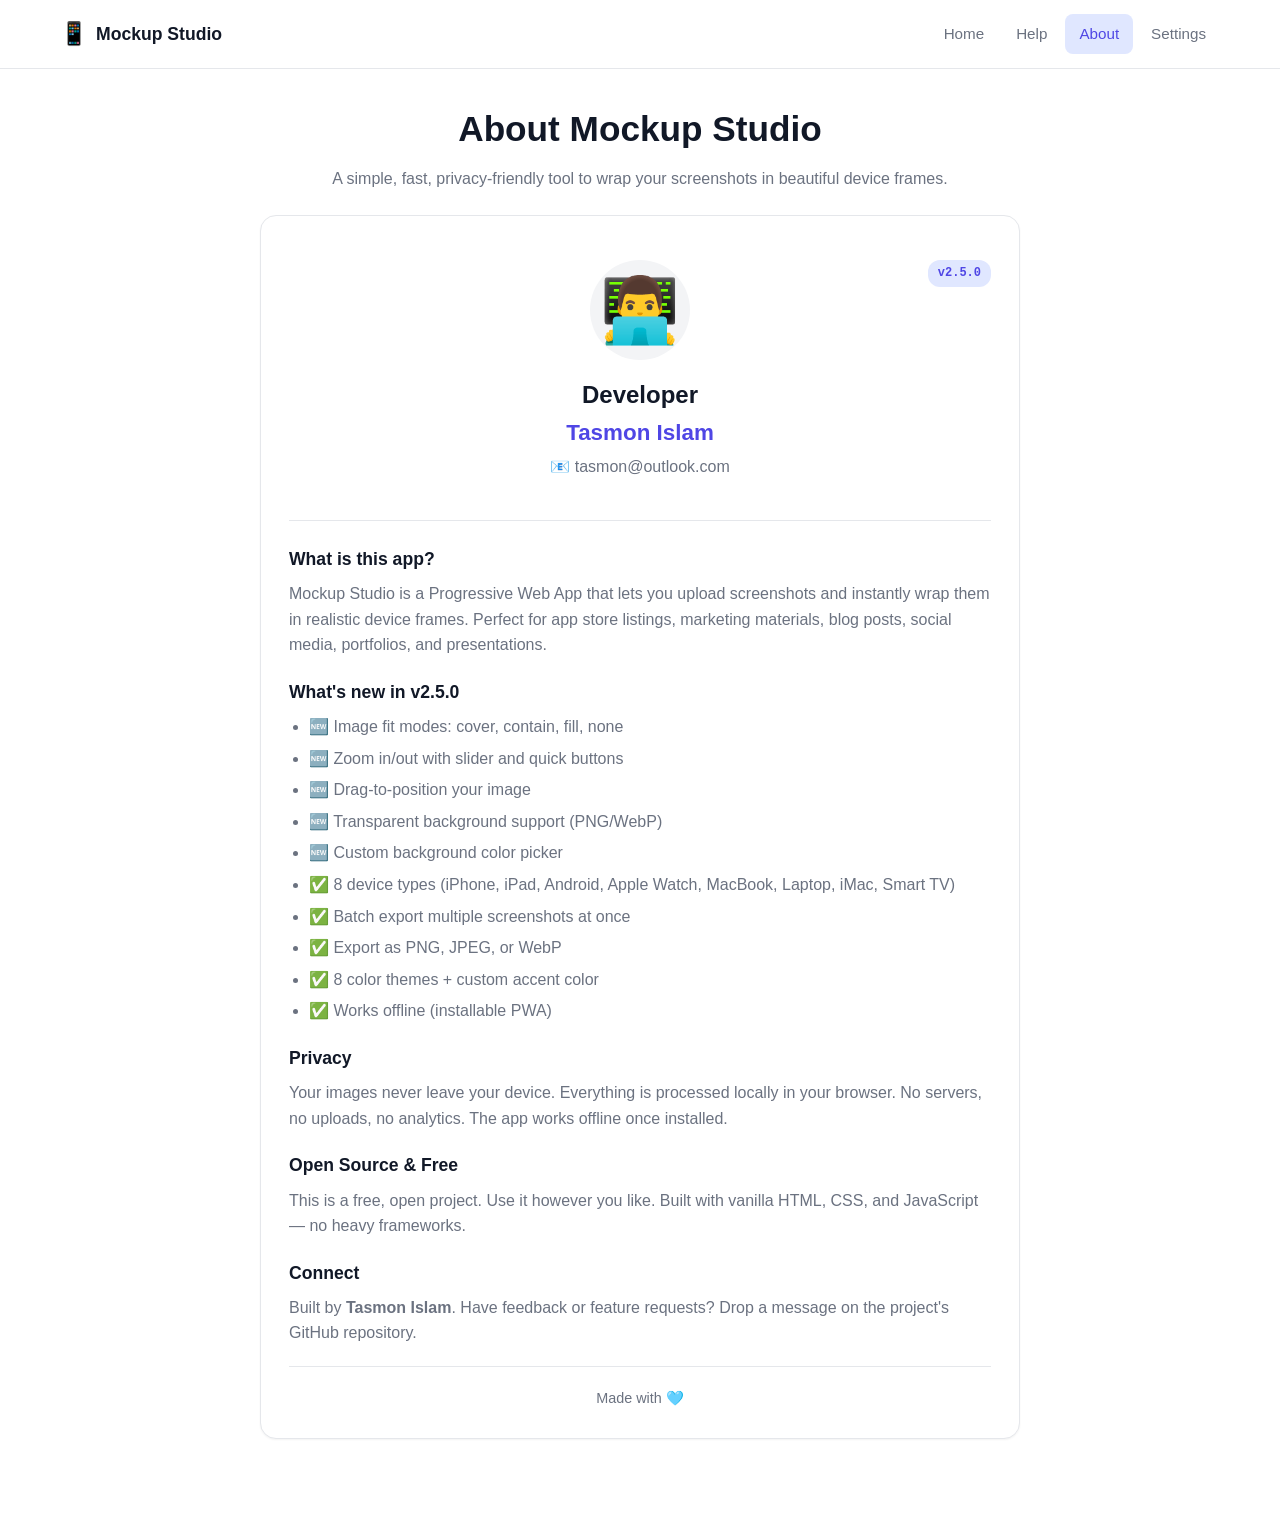
==== commit b8d0bd6b: "Add files via upload" ====
--- a/about.html
+++ b/about.html
@@ -43,11 +43,11 @@
 
     <div class="card">
       <div class="about-hero">
-        <span class="version-tag">v2.1.0</span>
+        <span class="version-tag">v2.5.0</span>
         <div class="about-avatar">👨‍💻</div>
         <h2>Developer</h2>
         <p class="developer-name">Tasmon Islam</p>
-        <p class="developer-role">Designer & Developer</p>
+        <p class="developer-role">📧 tasmon@outlook.com</p>
       </div>
 
       <div class="about-section">
@@ -56,7 +56,7 @@
       </div>
 
       <div class="about-section">
-        <h3>What's new in v2.1.0</h3>
+        <h3>What's new in v2.5.0</h3>
         <ul class="feature-list">
           <li>🆕 Image fit modes: cover, contain, fill, none</li>
           <li>🆕 Zoom in/out with slider and quick buttons</li>
--- a/styles.css
+++ b/styles.css
@@ -20,7 +20,13 @@
   --mockup-scale: 0.8;
 }
 
-[data-theme="dark"] { --primary: #818cf8; --primary-hover: #6366f1; --primary-light: #312e81; --bg: #0f172a; --bg-secondary: #1e293b; --bg-tertiary: #334155; --text: #f1f5f9; --text-secondary: #94a3b8; --border: #334155; --border-strong: #475569; --card: #1e293b; }
+[data-theme="dark"] {
+  --primary: #818cf8; --primary-hover: #6366f1; --primary-light: #312e81;
+  --bg: #0f172a; --bg-secondary: #1e293b; --bg-tertiary: #334155;
+  --text: #f1f5f9; --text-secondary: #94a3b8;
+  --border: #334155; --border-strong: #475569; --card: #1e293b;
+}
+
 [data-theme="ocean"] { --primary: #0891b2; --primary-light: #cffafe; --bg: #ecfeff; --bg-secondary: #cffafe; --bg-tertiary: #a5f3fc; --text: #083344; --text-secondary: #155e75; --border: #67e8f9; --card: #ffffff; }
 [data-theme="sunset"] { --primary: #f97316; --primary-light: #fed7aa; --bg: #fff7ed; --bg-secondary: #ffedd5; --bg-tertiary: #fed7aa; --text: #7c2d12; --text-secondary: #9a3412; --border: #fdba74; --card: #ffffff; }
 [data-theme="forest"] { --primary: #16a34a; --primary-light: #dcfce7; --bg: #f0fdf4; --bg-secondary: #dcfce7; --bg-tertiary: #bbf7d0; --text: #14532d; --text-secondary: #166534; --border: #86efac; --card: #ffffff; }
@@ -41,10 +47,8 @@
 [data-reduce-motion="true"] *, [data-reduce-motion="true"] *::before, [data-reduce-motion="true"] *::after {
   animation-duration: 0.01ms !important;
   transition-duration: 0.01ms !important;
-  scroll-behavior: auto !important;
-}
-
-/* Nav */
+}
+
 .navbar { position: sticky; top: 0; z-index: 100; border-bottom: 1px solid var(--border); background: color-mix(in srgb, var(--bg) 92%, transparent); backdrop-filter: blur(10px); }
 .nav-container { max-width: 1200px; margin: 0 auto; padding: 14px 20px; display: flex; align-items: center; justify-content: space-between; gap: 16px; }
 .nav-brand { display: flex; align-items: center; gap: 8px; font-weight: 700; font-size: 1.1rem; color: var(--text); text-decoration: none; }
@@ -99,7 +103,7 @@
 .device-thumb { display: flex; align-items: center; justify-content: center; height: 70px; }
 .device-name { font-size: 0.85rem; font-weight: 600; }
 
-/* Thumbnails (same as before) */
+/* Thumbnails */
 .thumb-frame { position: relative; }
 .thumb-iphone { width: 32px; height: 64px; background: linear-gradient(150deg, #3a3a3c 0%, #1c1c1e 100%); border-radius: 9px; padding: 2.5px; position: relative; }
 .thumb-iphone .thumb-screen { width: 100%; height: 100%; background: linear-gradient(135deg, #4f46e5, #ec4899); border-radius: 7px; }
@@ -148,7 +152,6 @@
 .seg-btn.selected { background: var(--primary); color: white; border-color: var(--primary); }
 .seg-btn:focus-visible { outline: 2px solid var(--primary); outline-offset: 2px; }
 
-/* Options */
 .options-bar { display: grid; grid-template-columns: repeat(auto-fit, minmax(220px, 1fr)); gap: 20px; padding: 20px; background: var(--card); border: 1px solid var(--border); border-radius: 12px; margin-bottom: 20px; }
 .opt-group label { display: block; font-size: 0.85rem; font-weight: 600; margin-bottom: 8px; color: var(--text); }
 .color-pills, .bg-pills, .format-pills { display: flex; gap: 8px; flex-wrap: wrap; align-items: center; }
@@ -158,14 +161,7 @@
 .bg-pill { width: 36px; height: 36px; border-radius: 8px; border: 2px solid var(--border); cursor: pointer; transition: 0.2s; padding: 0; position: relative; overflow: hidden; }
 .bg-pill:hover { transform: scale(1.05); }
 .bg-pill.selected { border-color: var(--primary); transform: scale(1.05); box-shadow: 0 0 0 2px var(--primary-light); }
-.bg-pill-custom::after {
-  content: '🎨';
-  position: absolute;
-  top: 50%; left: 50%;
-  transform: translate(-50%, -50%);
-  font-size: 14px;
-  filter: drop-shadow(0 0 1px rgba(0,0,0,0.5));
-}
+.bg-pill-custom::after { content: '🎨'; position: absolute; top: 50%; left: 50%; transform: translate(-50%, -50%); font-size: 14px; filter: drop-shadow(0 0 1px rgba(0,0,0,0.5)); }
 .format-pill { padding: 8px 14px; background: var(--bg-secondary); border: 1px solid var(--border); border-radius: 8px; cursor: pointer; font-weight: 600; font-family: inherit; color: var(--text); transition: 0.2s; }
 .format-pill:hover { background: var(--bg-tertiary); }
 .format-pill.selected { background: var(--primary); color: white; border-color: var(--primary); }
@@ -178,121 +174,32 @@
 input[type="range"]::-webkit-slider-thumb:hover { transform: scale(1.2); }
 input[type="range"]::-moz-range-thumb { width: 18px; height: 18px; background: var(--primary); border-radius: 50%; cursor: pointer; border: none; }
 
-.custom-bg-controls {
-  display: flex;
-  align-items: center;
-  gap: 10px;
-  margin-top: 10px;
-  padding: 10px 12px;
-  background: var(--bg-secondary);
-  border-radius: 8px;
-}
+.custom-bg-controls { display: flex; align-items: center; gap: 10px; margin-top: 10px; padding: 10px 12px; background: var(--bg-secondary); border-radius: 8px; }
 .custom-bg-controls[hidden] { display: none !important; }
 .custom-bg-controls .mini-label { font-size: 0.85rem; font-weight: 600; margin: 0; }
 .color-input-inline { width: 40px; height: 32px; border: 1px solid var(--border-strong); border-radius: 6px; cursor: pointer; padding: 2px; background: var(--bg); }
 .hint-text { display: block; font-size: 0.75rem; color: var(--text-secondary); margin-top: 6px; font-style: italic; }
 
-/* ============================================
-   IMAGE ADJUSTMENT PANEL
-   ============================================ */
-.adjust-panel {
-  background: var(--card);
-  border: 1px solid var(--border);
-  border-radius: 12px;
-  padding: 20px;
-  margin-bottom: 20px;
-}
+.adjust-panel { background: var(--card); border: 1px solid var(--border); border-radius: 12px; padding: 20px; margin-bottom: 20px; }
 .adjust-panel[hidden] { display: none !important; }
 .adjust-header { margin-bottom: 16px; padding-bottom: 12px; border-bottom: 1px solid var(--border); }
 .adjust-header h3 { font-size: 1.05rem; font-weight: 700; margin-bottom: 4px; }
 .adjust-sub { color: var(--text-secondary); font-size: 0.85rem; }
-
-.adjust-grid {
-  display: grid;
-  grid-template-columns: repeat(auto-fit, minmax(200px, 1fr));
-  gap: 20px;
-  margin-bottom: 16px;
-}
-
-.zoom-buttons {
-  display: flex;
-  gap: 6px;
-  align-items: center;
-}
-.zoom-buttons .btn {
-  min-width: 36px;
-}
-
-.position-controls {
-  display: flex;
-  align-items: center;
-  gap: 12px;
-}
-.position-pad {
-  width: 80px;
-  height: 80px;
-  background: var(--bg-secondary);
-  border: 2px solid var(--border-strong);
-  border-radius: 8px;
-  position: relative;
-  cursor: move;
-  user-select: none;
-  outline: none;
-  flex-shrink: 0;
-}
+.adjust-grid { display: grid; grid-template-columns: repeat(auto-fit, minmax(200px, 1fr)); gap: 20px; margin-bottom: 16px; }
+.zoom-buttons { display: flex; gap: 6px; align-items: center; }
+.zoom-buttons .btn { min-width: 36px; }
+.position-controls { display: flex; align-items: center; gap: 12px; }
+.position-pad { width: 80px; height: 80px; background: var(--bg-secondary); border: 2px solid var(--border-strong); border-radius: 8px; position: relative; cursor: move; user-select: none; outline: none; flex-shrink: 0; touch-action: none; }
 .position-pad:focus-visible { border-color: var(--primary); box-shadow: 0 0 0 3px var(--primary-light); }
-.position-pad::before {
-  content: '';
-  position: absolute;
-  top: 50%; left: 50%;
-  transform: translate(-50%, -50%);
-  width: 1px; height: 100%;
-  background: var(--border);
-}
-.position-pad::after {
-  content: '';
-  position: absolute;
-  top: 50%; left: 50%;
-  transform: translate(-50%, -50%);
-  width: 100%; height: 1px;
-  background: var(--border);
-}
-.position-dot {
-  position: absolute;
-  width: 14px;
-  height: 14px;
-  background: var(--primary);
-  border-radius: 50%;
-  top: 50%; left: 50%;
-  transform: translate(-50%, -50%);
-  pointer-events: none;
-  box-shadow: 0 0 0 3px var(--primary-light), 0 2px 4px rgba(0,0,0,0.2);
-  transition: background 0.2s;
-}
-.position-info {
-  display: flex;
-  flex-direction: column;
-  gap: 6px;
-  align-items: flex-start;
-}
-.position-info small {
-  font-size: 0.75rem;
-  color: var(--text-secondary);
-  font-family: 'Courier New', monospace;
-  background: var(--bg-secondary);
-  padding: 2px 8px;
-  border-radius: 4px;
-}
-
-.adjust-actions {
-  display: flex;
-  justify-content: flex-end;
-  padding-top: 12px;
-  border-top: 1px solid var(--border);
-}
-
-/* Preview */
+.position-pad::before { content: ''; position: absolute; top: 50%; left: 50%; transform: translate(-50%, -50%); width: 1px; height: 100%; background: var(--border); }
+.position-pad::after { content: ''; position: absolute; top: 50%; left: 50%; transform: translate(-50%, -50%); width: 100%; height: 1px; background: var(--border); }
+.position-dot { position: absolute; width: 14px; height: 14px; background: var(--primary); border-radius: 50%; top: 50%; left: 50%; transform: translate(-50%, -50%); pointer-events: none; box-shadow: 0 0 0 3px var(--primary-light), 0 2px 4px rgba(0,0,0,0.2); }
+.position-info { display: flex; flex-direction: column; gap: 6px; align-items: flex-start; }
+.position-info small { font-size: 0.75rem; color: var(--text-secondary); font-family: 'Courier New', monospace; background: var(--bg-secondary); padding: 2px 8px; border-radius: 4px; }
+.adjust-actions { display: flex; justify-content: flex-end; padding-top: 12px; border-top: 1px solid var(--border); }
+
 .preview-stage { background: var(--bg-secondary); border-radius: 12px; padding: 40px 20px; display: flex; align-items: center; justify-content: center; min-height: 400px; overflow: auto; }
+
 .mockup-wrapper {
   display: inline-block;
   transform-origin: center center;
@@ -300,138 +207,380 @@
   transition: transform 0.3s ease;
   user-select: none;
 }
-[data-reduce-motion="true"] .mockup-wrapper { transition: none; }
-
-/* DEVICE MOCKUPS — Same as v2.0.1 (omitted for brevity, keep previous) */
+
 /* ============================================
-   DEVICE MOCKUPS (same as before — abbreviated)
+   ★★★ DEVICE MOCKUPS — SIMPLIFIED FOR HTML2CANVAS ★★★
+
+   Key principles:
+   - No complex inset shadows that html2canvas breaks
+   - No nested overflow:hidden chains
+   - Background: black only on screen-area (single layer)
+   - <img> directly inside screen-area with object-fit
+   - All transforms on the img itself (not wrappers)
    ============================================ */
-.mockup.iphone { width: 300px; height: 623px; background: linear-gradient(150deg, #3a3a3c 0%, #2c2c2e 45%, #1c1c1e 100%); padding: 11px; border-radius: 44px; position: relative; box-shadow: inset 0 0 0 1px rgba(255,255,255,0.12), inset 0 0 0 2.5px rgba(0,0,0,0.6), inset 0 1px 2px rgba(255,255,255,0.25), 0 30px 60px -20px rgba(0,0,0,0.5), 0 0 0 1px rgba(0,0,0,0.3); }
-.mockup.iphone::before { content: ''; position: absolute; inset: 4px; border-radius: 40px; border: 1px solid rgba(0,0,0,0.5); pointer-events: none; }
-.mockup.iphone.silver { background: linear-gradient(150deg, #f0f0f3 0%, #c8c8cc 45%, #8e8e93 100%); }
-.mockup.iphone.gold { background: linear-gradient(150deg, #f7e7c4 0%, #d4b87a 45%, #b89554 100%); }
-.mockup.iphone.blue { background: linear-gradient(150deg, #5a8fd0 0%, #3b6fb8 45%, #1e40af 100%); }
-.mockup.iphone.red { background: linear-gradient(150deg, #e87570 0%, #c43c34 45%, #8b1f1a 100%); }
-.mockup.iphone .screen-area { width: 100%; height: 100%; background: #000; border-radius: 34px; overflow: hidden; position: relative; border: 1.5px solid #000; }
-.mockup.iphone .screen-area img { display: block; cursor: move; }
-.mockup.iphone .dynamic-island { position: absolute; top: 10px; left: 50%; transform: translateX(-50%); width: 95px; height: 30px; background: #000; border-radius: 18px; z-index: 10; box-shadow: inset 0 0 0 1px rgba(60,60,60,0.4), inset 0 1px 2px rgba(0,0,0,0.8); pointer-events: none; }
-.mockup.iphone .dynamic-island::after { content: ''; position: absolute; top: 50%; right: 8px; transform: translateY(-50%); width: 7px; height: 7px; background: radial-gradient(circle at 30% 30%, #2c2c2e, #0a0a0a); border-radius: 50%; }
-.mockup.iphone .side-button { position: absolute; background: linear-gradient(180deg, #2c2c2e, #1a1a1c); pointer-events: none; }
-.mockup.iphone .side-button.left { left: -1.5px; border-radius: 2px 0 0 2px; }
-.mockup.iphone .side-button.right { right: -1.5px; border-radius: 0 2px 2px 0; }
-.mockup.iphone .side-button.mute { top: 90px; width: 2.5px; height: 22px; }
-.mockup.iphone .side-button.volume-up { top: 125px; width: 2.5px; height: 36px; }
-.mockup.iphone .side-button.volume-down { top: 170px; width: 2.5px; height: 36px; }
-.mockup.iphone .side-button.power { top: 140px; width: 2.5px; height: 50px; }
-.mockup.iphone.silver .side-button { background: linear-gradient(180deg, #c8c8cc, #8e8e93); }
-.mockup.iphone.gold .side-button { background: linear-gradient(180deg, #d4b87a, #b89554); }
-.mockup.iphone.blue .side-button { background: linear-gradient(180deg, #3b6fb8, #1e40af); }
-.mockup.iphone.red .side-button { background: linear-gradient(180deg, #c43c34, #8b1f1a); }
-.mockup.iphone.landscape { width: 623px; height: 300px; padding: 11px; }
-.mockup.iphone.landscape .dynamic-island { top: 50%; left: 10px; transform: translateY(-50%); width: 30px; height: 95px; border-radius: 18px; }
-.mockup.iphone.landscape .dynamic-island::after { top: 8px; right: 50%; transform: translateX(50%); }
-
-.mockup.ipad { width: 380px; height: 527px; background: linear-gradient(145deg, #e5e5ea 0%, #c8c8cc 50%, #8e8e93 100%); padding: 22px; border-radius: 26px; position: relative; box-shadow: inset 0 0 0 1px rgba(255,255,255,0.5), inset 0 0 0 3px rgba(0,0,0,0.15), inset 0 1px 2px rgba(255,255,255,0.4), 0 30px 60px -20px rgba(0,0,0,0.4); }
-.mockup.ipad::before { content: ''; position: absolute; inset: 18px; border-radius: 6px; border: 1px solid rgba(0,0,0,0.12); pointer-events: none; }
-.mockup.ipad.dark { background: linear-gradient(145deg, #48484a 0%, #2c2c2e 50%, #1a1a1c 100%); }
-.mockup.ipad.gold { background: linear-gradient(145deg, #f5e6c8 0%, #d4b87a 50%, #b89554 100%); }
-.mockup.ipad.blue { background: linear-gradient(145deg, #5a8fd0 0%, #3b6fb8 50%, #1e40af 100%); }
-.mockup.ipad.red { background: linear-gradient(145deg, #e87570 0%, #c43c34 50%, #8b1f1a 100%); }
-.mockup.ipad .screen-area { width: 100%; height: 100%; background: #000; border-radius: 6px; overflow: hidden; position: relative; border: 2px solid #0a0a0a; }
-.mockup.ipad .screen-area img { display: block; cursor: move; }
-.mockup.ipad .camera-dot { position: absolute; top: 11px; left: 50%; transform: translateX(-50%); width: 7px; height: 7px; background: radial-gradient(circle at 30% 30%, #5a5a5a, #0a0a0a); border-radius: 50%; z-index: 10; box-shadow: inset 0 0 0 0.5px #000, inset 0 0 1.5px rgba(255,255,255,0.1); pointer-events: none; }
-.mockup.ipad.landscape { width: 527px; height: 380px; padding: 22px; }
-.mockup.ipad.landscape .camera-dot { top: 50%; left: 11px; transform: translateY(-50%); }
-
-.mockup.android { width: 300px; height: 619px; background: linear-gradient(150deg, #3a3a3c 0%, #1f1f21 50%, #0a0a0a 100%); padding: 10px; border-radius: 38px; position: relative; box-shadow: inset 0 0 0 1px rgba(255,255,255,0.1), inset 0 0 0 2px rgba(0,0,0,0.5), inset 0 1px 2px rgba(255,255,255,0.2), 0 30px 60px -20px rgba(0,0,0,0.5); }
-.mockup.android::before { content: ''; position: absolute; inset: 3px; border-radius: 35px; border: 1px solid rgba(0,0,0,0.4); pointer-events: none; }
-.mockup.android.silver { background: linear-gradient(150deg, #d4d4d6 0%, #8e8e93 100%); }
-.mockup.android.gold { background: linear-gradient(150deg, #f5e6c8 0%, #b89554 100%); }
-.mockup.android.blue { background: linear-gradient(150deg, #5a8fd0 0%, #1e40af 100%); }
-.mockup.android.red { background: linear-gradient(150deg, #e87570 0%, #8b1f1a 100%); }
-.mockup.android .screen-area { width: 100%; height: 100%; background: #000; border-radius: 28px; overflow: hidden; position: relative; border: 2px solid #000; }
-.mockup.android .screen-area img { display: block; cursor: move; }
-.mockup.android .punch-hole { position: absolute; top: 13px; left: 50%; transform: translateX(-50%); width: 13px; height: 13px; background: radial-gradient(circle at 30% 30%, #1a1a1a, #000); border-radius: 50%; z-index: 10; box-shadow: inset 0 0 0 1px rgba(80,80,80,0.3), inset 0 0 3px rgba(0,0,0,0.8); pointer-events: none; }
-.mockup.android.landscape { width: 619px; height: 300px; padding: 10px; }
-.mockup.android.landscape .punch-hole { top: 50%; left: 13px; transform: translateY(-50%); }
-
-.mockup.watch { width: 200px; position: relative; display: flex; flex-direction: column; align-items: center; filter: drop-shadow(0 25px 35px rgba(0,0,0,0.35)); }
-.mockup.watch .band-top, .mockup.watch .band-bottom { width: 100px; height: 56px; position: relative; }
-.mockup.watch .band-top { background: linear-gradient(180deg, #3a3a3c 0%, #1c1c1e 70%, #2c2c2e 100%); border-radius: 14px 14px 4px 4px; }
-.mockup.watch .band-bottom { background: linear-gradient(180deg, #2c2c2e 0%, #1c1c1e 30%, #3a3a3c 100%); border-radius: 4px 4px 14px 14px; }
-.mockup.watch.silver .band-top, .mockup.watch.silver .band-bottom { background: linear-gradient(180deg, #aeaeb2 0%, #8e8e93 100%); }
-.mockup.watch.gold .band-top, .mockup.watch.gold .band-bottom { background: linear-gradient(180deg, #d4b87a 0%, #b89554 100%); }
-.mockup.watch .band-top::after, .mockup.watch .band-bottom::before { content: ''; position: absolute; left: 50%; transform: translateX(-50%); width: 60px; height: 6px; background: repeating-linear-gradient(0deg, transparent, transparent 1px, rgba(0,0,0,0.3) 1px, rgba(0,0,0,0.3) 2px); border-radius: 1px; }
-.mockup.watch .band-top::after { bottom: 8px; }
-.mockup.watch .band-bottom::before { top: 8px; }
-.mockup.watch .watch-body { width: 200px; height: 240px; background: linear-gradient(150deg, #3a3a3c 0%, #1c1c1e 50%, #0a0a0a 100%); border-radius: 50px; padding: 14px; position: relative; box-shadow: inset 0 0 0 1.5px rgba(255,255,255,0.1), inset 0 0 0 3px rgba(0,0,0,0.6), inset 0 1px 2px rgba(255,255,255,0.2), 0 10px 25px rgba(0,0,0,0.4); z-index: 2; }
-.mockup.watch.silver .watch-body { background: linear-gradient(150deg, #d4d4d6 0%, #8e8e93 100%); }
-.mockup.watch.gold .watch-body { background: linear-gradient(150deg, #e5d5b8 0%, #b89554 100%); }
-.mockup.watch .watch-body::before { content: ''; position: absolute; inset: 5px; border-radius: 45px; border: 1px solid rgba(0,0,0,0.4); pointer-events: none; }
-.mockup.watch .screen-area { width: 100%; height: 100%; background: #000; border-radius: 38px; overflow: hidden; position: relative; border: 2px solid #000; }
-.mockup.watch .screen-area img { display: block; cursor: move; }
-.mockup.watch .crown { position: absolute; right: -7px; top: 38%; width: 10px; height: 30px; background: linear-gradient(90deg, #3a3a3c 0%, #1c1c1e 50%, #0a0a0a 100%); border-radius: 2px 4px 4px 2px; box-shadow: inset 1px 0 0 rgba(255,255,255,0.1), inset -1px 0 1px rgba(0,0,0,0.6); pointer-events: none; }
-.mockup.watch .crown::before { content: ''; position: absolute; right: 0; top: 50%; transform: translateY(-50%); width: 3px; height: 22px; background: repeating-linear-gradient(0deg, transparent 0, transparent 1px, rgba(0,0,0,0.5) 1px, rgba(0,0,0,0.5) 2px); }
-.mockup.watch.silver .crown { background: linear-gradient(90deg, #aeaeb2 0%, #8e8e93 100%); }
-.mockup.watch.gold .crown { background: linear-gradient(90deg, #d4b87a 0%, #b89554 100%); }
-.mockup.watch .side-button { position: absolute; right: -4px; top: 22%; width: 5px; height: 20px; background: linear-gradient(90deg, #2c2c2e 0%, #0a0a0a 100%); border-radius: 1px 2px 2px 1px; pointer-events: none; }
-.mockup.watch.silver .side-button { background: linear-gradient(90deg, #aeaeb2 0%, #8e8e93 100%); }
-.mockup.watch.gold .side-button { background: linear-gradient(90deg, #d4b87a 0%, #b89554 100%); }
-.mockup.watch .speaker { position: absolute; left: -3px; top: 50%; transform: translateY(-50%); width: 3px; height: 30px; background: repeating-linear-gradient(0deg, transparent 0, transparent 1px, rgba(0,0,0,0.5) 1px, rgba(0,0,0,0.5) 2.5px); border-radius: 1px; pointer-events: none; }
-
-.mockup.macbook { width: 560px; position: relative; filter: drop-shadow(0 40px 50px rgba(0,0,0,0.35)); }
-.mockup.macbook .lid { background: linear-gradient(180deg, #2c2c2e 0%, #1c1c1e 100%); padding: 14px 14px 16px; border-radius: 14px 14px 4px 4px; position: relative; box-shadow: inset 0 1px 0 rgba(255,255,255,0.05); }
-.mockup.macbook .lid::before { content: ''; position: absolute; top: 6px; left: 50%; transform: translateX(-50%); width: 12px; height: 9px; background: #000; border-radius: 0 0 8px 8px; z-index: 5; }
-.mockup.macbook .lid::after { content: ''; position: absolute; top: 11px; left: 50%; transform: translateX(-50%); width: 4px; height: 4px; background: radial-gradient(circle at 30% 30%, #4a4a4c, #050505); border-radius: 50%; z-index: 6; box-shadow: inset 0 0 0 0.5px #000; }
-.mockup.macbook.silver .lid { background: linear-gradient(180deg, #d4d4d6 0%, #8e8e93 100%); }
-.mockup.macbook.gold .lid { background: linear-gradient(180deg, #f5e6c8 0%, #b89554 100%); }
-.mockup.macbook .screen-area { background: #000; border-radius: 6px 6px 4px 4px; overflow: hidden; position: relative; border: 2px solid #0a0a0a; border-top: none; }
-.mockup.macbook .screen { width: 100%; aspect-ratio: 16 / 10; overflow: hidden; background: #000; border-radius: 4px; }
-.mockup.macbook .screen img { display: block; cursor: move; }
-.mockup.macbook .base { background: linear-gradient(180deg, #d4d4d6 0%, #aeaeb2 30%, #8e8e93 100%); height: 16px; margin: 0 -14px; border-radius: 0 0 16px 16px; position: relative; box-shadow: 0 6px 12px rgba(0,0,0,0.4), inset 0 -2px 0 rgba(0,0,0,0.15); }
-.mockup.macbook .base::after { content: ''; position: absolute; bottom: -4px; left: 0; right: 0; height: 4px; background: linear-gradient(180deg, #8e8e93 0%, #6e6e73 100%); border-radius: 0 0 14px 14px; }
-.mockup.macbook.silver .base { background: linear-gradient(180deg, #e5e5ea 0%, #c8c8cc 30%, #8e8e93 100%); }
-.mockup.macbook.gold .base { background: linear-gradient(180deg, #e5d5a8 0%, #d4b87a 30%, #b89554 100%); }
-.mockup.macbook .base::before { content: ''; position: absolute; top: 0; left: 50%; transform: translateX(-50%); width: 130px; height: 4px; background: linear-gradient(180deg, #48484a 0%, #2c2c2e 100%); border-radius: 0 0 8px 8px; box-shadow: inset 0 -1px 0 rgba(0,0,0,0.5); }
-.mockup.macbook.silver .base::before { background: linear-gradient(180deg, #8e8e93 0%, #6e6e73 100%); }
-.mockup.macbook.gold .base::before { background: linear-gradient(180deg, #8b7340 0%, #6b5630 100%); }
-
-.mockup.laptop { width: 540px; position: relative; filter: drop-shadow(0 35px 45px rgba(0,0,0,0.35)); }
-.mockup.laptop .lid { background: linear-gradient(180deg, #2c2c2e 0%, #1a1a1c 100%); padding: 20px 18px 22px; border-radius: 8px 8px 2px 2px; position: relative; box-shadow: inset 0 1px 0 rgba(255,255,255,0.04); }
-.mockup.laptop .lid::before { content: ''; position: absolute; top: 10px; left: 50%; transform: translateX(-50%); width: 6px; height: 6px; background: radial-gradient(circle at 30% 30%, #3a3a3c, #050505); border-radius: 50%; box-shadow: inset 0 0 0 0.5px #000, 0 0 0 2px rgba(0,0,0,0.5); }
-.mockup.laptop.silver .lid { background: linear-gradient(180deg, #c8c8ca 0%, #8e8e93 100%); }
-.mockup.laptop .screen-area { background: #000; border-radius: 2px; overflow: hidden; position: relative; aspect-ratio: 16 / 10; border: 3px solid #0a0a0a; }
-.mockup.laptop .screen-area img { display: block; cursor: move; }
-.mockup.laptop .base { background: linear-gradient(180deg, #3a3a3c 0%, #2a2a2a 50%, #1a1a1c 100%); height: 20px; margin: 0 -10px; border-radius: 0 0 10px 10px; position: relative; box-shadow: 0 4px 8px rgba(0,0,0,0.4), inset 0 -2px 0 rgba(0,0,0,0.4); }
-.mockup.laptop.silver .base { background: linear-gradient(180deg, #c8c8ca 0%, #aeaeb2 50%, #8e8e93 100%); }
-.mockup.laptop .base::before { content: ''; position: absolute; top: 0; left: 50%; transform: translateX(-50%); width: 80px; height: 6px; background: linear-gradient(180deg, #050505 0%, #1a1a1c 100%); border-radius: 0 0 4px 4px; box-shadow: inset 0 -1px 0 rgba(0,0,0,0.6); }
-.mockup.laptop.silver .base::before { background: linear-gradient(180deg, #6e6e73 0%, #8e8e93 100%); }
-
-.mockup.imac { width: 540px; position: relative; filter: drop-shadow(0 35px 45px rgba(0,0,0,0.35)); }
-.mockup.imac .display { background: linear-gradient(180deg, #2c2c2e 0%, #1c1c1e 100%); padding: 14px 14px 26px; border-radius: 12px 12px 6px 6px; position: relative; box-shadow: inset 0 0 0 1px rgba(255,255,255,0.05), inset 0 -1px 0 rgba(0,0,0,0.4); }
-.mockup.imac .display::before { content: ''; position: absolute; top: 8px; left: 50%; transform: translateX(-50%); width: 6px; height: 6px; background: radial-gradient(circle at 30% 30%, #5a5a5a, #050505); border-radius: 50%; z-index: 5; box-shadow: inset 0 0 0 0.5px #000, 0 0 0 1.5px rgba(0,0,0,0.3); }
-.mockup.imac.silver .display { background: linear-gradient(180deg, #d4d4d6 0%, #aeaeb2 100%); }
-.mockup.imac .display::after { content: ''; position: absolute; bottom: 8px; left: 50%; transform: translateX(-50%); width: 22px; height: 26px; background: radial-gradient(circle, rgba(255,255,255,0.08) 30%, transparent 40%); border-radius: 50% / 60% 60% 40% 40%; }
-.mockup.imac .screen-area { width: 100%; background: #000; border-radius: 4px; overflow: hidden; position: relative; aspect-ratio: 16 / 10; border: 2px solid #0a0a0a; }
-.mockup.imac .screen-area img { display: block; cursor: move; }
-.mockup.imac .stand { width: 160px; height: 50px; margin: -8px auto 0; position: relative; z-index: 1; background: linear-gradient(180deg, #aeaeb2 0%, #8e8e93 70%, #6e6e73 100%); clip-path: polygon(25% 0%, 75% 0%, 90% 100%, 10% 100%); }
-.mockup.imac.silver .stand { background: linear-gradient(180deg, #c8c8cc 0%, #8e8e93 70%, #6e6e73 100%); }
-.mockup.imac .foot { width: 220px; height: 16px; background: linear-gradient(180deg, #aeaeb2 0%, #6e6e73 100%); margin: 0 auto; border-radius: 50% / 100% 100% 0 0; position: relative; z-index: 2; box-shadow: 0 4px 12px rgba(0,0,0,0.4), inset 0 -2px 0 rgba(0,0,0,0.3); }
-.mockup.imac.silver .foot { background: linear-gradient(180deg, #c8c8cc 0%, #8e8e93 100%); }
-.mockup.imac .foot::before { content: ''; position: absolute; top: 0; left: 50%; transform: translateX(-50%); width: 30px; height: 4px; background: rgba(0,0,0,0.4); border-radius: 2px; }
-
-.mockup.tv { width: 580px; position: relative; filter: drop-shadow(0 30px 40px rgba(0,0,0,0.35)); }
-.mockup.tv .bezel { background: linear-gradient(180deg, #1c1c1e 0%, #0a0a0a 100%); padding: 12px; border-radius: 6px; position: relative; box-shadow: inset 0 0 0 1px rgba(255,255,255,0.04), inset 0 1px 2px rgba(255,255,255,0.08); }
-.mockup.tv.silver .bezel { background: linear-gradient(180deg, #c8c8ca 0%, #8e8e93 100%); }
-.mockup.tv .bezel::after { content: ''; position: absolute; bottom: 4px; right: 16px; width: 14px; height: 3px; background: rgba(255,255,255,0.15); border-radius: 1px; }
-.mockup.tv .bezel::before { content: ''; position: absolute; bottom: 5px; left: 16px; width: 3px; height: 3px; background: radial-gradient(circle at 30% 30%, #4ade80, #16a34a); border-radius: 50%; box-shadow: 0 0 4px rgba(74, 222, 128, 0.6); }
-.mockup.tv .screen-area { width: 100%; background: #000; border-radius: 3px; overflow: hidden; position: relative; aspect-ratio: 16 / 9; border: 2px solid #000; }
-.mockup.tv .screen-area img { display: block; cursor: move; }
-.mockup.tv .legs { display: flex; justify-content: center; gap: 180px; padding: 0 20px; margin-top: -6px; position: relative; z-index: 1; }
-.mockup.tv .leg { width: 10px; height: 36px; background: linear-gradient(180deg, #2c2c2e 0%, #1c1c1e 80%, #0a0a0a 100%); clip-path: polygon(20% 0%, 80% 0%, 100% 100%, 0% 100%); box-shadow: 0 2px 4px rgba(0,0,0,0.3); }
-.mockup.tv.silver .leg { background: linear-gradient(180deg, #c8c8ca 0%, #8e8e93 100%); }
-
-/* Backgrounds */
+
+.mockup { display: inline-block; }
+
+/* ----- iPhone ----- */
+.mockup.iphone {
+  width: 300px;
+  height: 623px;
+  background: #1c1c1e;
+  border-radius: 44px;
+  padding: 11px;
+  position: relative;
+  box-shadow: 0 25px 50px -12px rgba(0,0,0,0.5);
+}
+.mockup.iphone.silver { background: linear-gradient(145deg, #f0f0f3, #c8c8cc); }
+.mockup.iphone.gold { background: linear-gradient(145deg, #f7e7c4, #d4b87a); }
+.mockup.iphone.blue { background: linear-gradient(145deg, #5a8fd0, #1e40af); }
+.mockup.iphone.red { background: linear-gradient(145deg, #e87570, #8b1f1a); }
+
+.mockup.iphone .screen-area {
+  width: 100%; height: 100%;
+  background: #000;
+  border-radius: 34px;
+  overflow: hidden;
+  position: relative;
+}
+.mockup.iphone .screen-area img.screen-img {
+  width: 100%; height: 100%;
+  object-fit: contain;
+  display: block;
+}
+.mockup.iphone .dynamic-island {
+  position: absolute;
+  top: 10px; left: 50%;
+  transform: translateX(-50%);
+  width: 95px; height: 30px;
+  background: #000;
+  border-radius: 18px;
+  z-index: 5;
+}
+.mockup.iphone .side-button {
+  position: absolute;
+  background: #1c1c1e;
+  border-radius: 2px;
+}
+.mockup.iphone .side-button.mute { left: -2px; top: 90px; width: 2px; height: 22px; }
+.mockup.iphone .side-button.volume-up { left: -2px; top: 125px; width: 2px; height: 36px; }
+.mockup.iphone .side-button.volume-down { left: -2px; top: 170px; width: 2px; height: 36px; }
+.mockup.iphone .side-button.power { right: -2px; top: 140px; width: 2px; height: 50px; }
+.mockup.iphone.silver .side-button { background: #8e8e93; }
+.mockup.iphone.gold .side-button { background: #b89554; }
+.mockup.iphone.blue .side-button { background: #1e40af; }
+.mockup.iphone.red .side-button { background: #8b1f1a; }
+.mockup.iphone.landscape { width: 623px; height: 300px; }
+
+/* ----- iPad ----- */
+.mockup.ipad {
+  width: 380px;
+  height: 527px;
+  background: #c8c8cc;
+  border-radius: 18px;
+  padding: 18px;
+  position: relative;
+  box-shadow: 0 25px 50px -12px rgba(0,0,0,0.4);
+}
+.mockup.ipad.dark { background: #1c1c1e; }
+.mockup.ipad.gold { background: linear-gradient(145deg, #f5e6c8, #d4b87a); }
+.mockup.ipad.blue { background: linear-gradient(145deg, #5a8fd0, #1e40af); }
+.mockup.ipad.red { background: linear-gradient(145deg, #e87570, #8b1f1a); }
+
+.mockup.ipad .screen-area {
+  width: 100%; height: 100%;
+  background: #000;
+  border-radius: 4px;
+  overflow: hidden;
+  position: relative;
+}
+.mockup.ipad .screen-area img.screen-img {
+  width: 100%; height: 100%;
+  object-fit: contain;
+  display: block;
+}
+.mockup.ipad .camera-dot {
+  position: absolute;
+  top: 8px; left: 50%;
+  transform: translateX(-50%);
+  width: 6px; height: 6px;
+  background: #1a1a1a;
+  border-radius: 50%;
+  z-index: 5;
+}
+.mockup.ipad.landscape { width: 527px; height: 380px; }
+
+/* ----- Android ----- */
+.mockup.android {
+  width: 300px;
+  height: 619px;
+  background: #1a1a1c;
+  border-radius: 36px;
+  padding: 10px;
+  position: relative;
+  box-shadow: 0 25px 50px -12px rgba(0,0,0,0.5);
+}
+.mockup.android.silver { background: linear-gradient(145deg, #d4d4d6, #8e8e93); }
+.mockup.android.gold { background: linear-gradient(145deg, #f5e6c8, #b89554); }
+.mockup.android.blue { background: linear-gradient(145deg, #5a8fd0, #1e40af); }
+.mockup.android.red { background: linear-gradient(145deg, #e87570, #8b1f1a); }
+
+.mockup.android .screen-area {
+  width: 100%; height: 100%;
+  background: #000;
+  border-radius: 26px;
+  overflow: hidden;
+  position: relative;
+}
+.mockup.android .screen-area img.screen-img {
+  width: 100%; height: 100%;
+  object-fit: contain;
+  display: block;
+}
+.mockup.android .punch-hole {
+  position: absolute;
+  top: 12px; left: 50%;
+  transform: translateX(-50%);
+  width: 12px; height: 12px;
+  background: #000;
+  border-radius: 50%;
+  z-index: 5;
+}
+.mockup.android.landscape { width: 619px; height: 300px; }
+
+/* ----- Apple Watch ----- */
+.mockup.watch {
+  width: 200px;
+  position: relative;
+  display: flex;
+  flex-direction: column;
+  align-items: center;
+  filter: drop-shadow(0 20px 30px rgba(0,0,0,0.4));
+}
+.mockup.watch .band-top,
+.mockup.watch .band-bottom {
+  width: 100px; height: 56px;
+  background: #1c1c1e;
+}
+.mockup.watch .band-top { border-radius: 14px 14px 4px 4px; }
+.mockup.watch .band-bottom { border-radius: 4px 4px 14px 14px; }
+.mockup.watch.silver .band-top,
+.mockup.watch.silver .band-bottom { background: #8e8e93; }
+.mockup.watch.gold .band-top,
+.mockup.watch.gold .band-bottom { background: #b89554; }
+
+.mockup.watch .watch-body {
+  width: 200px;
+  height: 240px;
+  background: #0a0a0a;
+  border-radius: 50px;
+  padding: 12px;
+  position: relative;
+  z-index: 2;
+}
+.mockup.watch.silver .watch-body { background: linear-gradient(145deg, #d4d4d6, #8e8e93); }
+.mockup.watch.gold .watch-body { background: linear-gradient(145deg, #e5d5b8, #b89554); }
+
+.mockup.watch .screen-area {
+  width: 100%; height: 100%;
+  background: #000;
+  border-radius: 38px;
+  overflow: hidden;
+  position: relative;
+}
+.mockup.watch .screen-area img.screen-img {
+  width: 100%; height: 100%;
+  object-fit: contain;
+  display: block;
+}
+.mockup.watch .crown {
+  position: absolute;
+  right: -6px; top: 38%;
+  width: 8px; height: 28px;
+  background: #1c1c1e;
+  border-radius: 2px 4px 4px 2px;
+}
+.mockup.watch.silver .crown { background: #8e8e93; }
+.mockup.watch.gold .crown { background: #b89554; }
+.mockup.watch .side-button {
+  position: absolute;
+  right: -3px; top: 22%;
+  width: 4px; height: 18px;
+  background: #1c1c1e;
+  border-radius: 1px 2px 2px 1px;
+}
+.mockup.watch.silver .side-button { background: #8e8e93; }
+.mockup.watch.gold .side-button { background: #b89554; }
+
+/* ----- MacBook ----- */
+.mockup.macbook {
+  width: 560px;
+  position: relative;
+  filter: drop-shadow(0 30px 40px rgba(0,0,0,0.4));
+}
+.mockup.macbook .lid {
+  background: #1c1c1e;
+  padding: 14px 14px 16px;
+  border-radius: 14px 14px 2px 2px;
+  position: relative;
+}
+.mockup.macbook.silver .lid { background: #8e8e93; }
+.mockup.macbook.gold .lid { background: linear-gradient(180deg, #f5e6c8, #b89554); }
+
+.mockup.macbook .lid::before {
+  content: '';
+  position: absolute;
+  top: 0; left: 50%;
+  transform: translateX(-50%);
+  width: 60px; height: 8px;
+  background: #000;
+  border-radius: 0 0 10px 10px;
+  z-index: 5;
+}
+
+.mockup.macbook .screen-area {
+  background: #000;
+  border-radius: 4px 4px 0 0;
+  overflow: hidden;
+  position: relative;
+  aspect-ratio: 16 / 10;
+}
+.mockup.macbook .screen-inner {
+  width: 100%; height: 100%;
+  position: relative;
+}
+.mockup.macbook .screen-area img.screen-img {
+  width: 100%; height: 100%;
+  object-fit: contain;
+  display: block;
+}
+
+.mockup.macbook .base {
+  background: linear-gradient(180deg, #c8c8ca, #8e8e93);
+  height: 16px;
+  margin: 0 -14px;
+  border-radius: 0 0 16px 16px;
+}
+.mockup.macbook.silver .base { background: linear-gradient(180deg, #d4d4d6, #8e8e93); }
+.mockup.macbook.gold .base { background: linear-gradient(180deg, #e5d5a8, #b89554); }
+
+/* ----- Laptop ----- */
+.mockup.laptop {
+  width: 540px;
+  position: relative;
+  filter: drop-shadow(0 30px 40px rgba(0,0,0,0.4));
+}
+.mockup.laptop .lid {
+  background: #1c1c1e;
+  padding: 18px;
+  border-radius: 8px 8px 2px 2px;
+  position: relative;
+}
+.mockup.laptop.silver .lid { background: #8e8e93; }
+
+.mockup.laptop .screen-area {
+  background: #000;
+  border-radius: 2px;
+  overflow: hidden;
+  position: relative;
+  aspect-ratio: 16 / 10;
+}
+.mockup.laptop .screen-area img.screen-img {
+  width: 100%; height: 100%;
+  object-fit: contain;
+  display: block;
+}
+.mockup.laptop .base {
+  background: #1a1a1c;
+  height: 20px;
+  margin: 0 -10px;
+  border-radius: 0 0 10px 10px;
+}
+.mockup.laptop.silver .base { background: linear-gradient(180deg, #c8c8ca, #8e8e93); }
+
+/* ----- iMac ----- */
+.mockup.imac {
+  width: 540px;
+  position: relative;
+  filter: drop-shadow(0 30px 40px rgba(0,0,0,0.4));
+}
+.mockup.imac .display {
+  background: #1c1c1e;
+  padding: 12px 12px 24px;
+  border-radius: 10px 10px 4px 4px;
+  position: relative;
+}
+.mockup.imac.silver .display { background: linear-gradient(180deg, #d4d4d6, #aeaeb2); }
+
+.mockup.imac .screen-area {
+  background: #000;
+  border-radius: 4px;
+  overflow: hidden;
+  position: relative;
+  aspect-ratio: 16 / 10;
+}
+.mockup.imac .screen-area img.screen-img {
+  width: 100%; height: 100%;
+  object-fit: contain;
+  display: block;
+}
+.mockup.imac .stand {
+  width: 160px; height: 50px;
+  margin: -4px auto 0;
+  background: linear-gradient(180deg, #aeaeb2, #8e8e93, #6e6e73);
+  clip-path: polygon(25% 0%, 75% 0%, 90% 100%, 10% 100%);
+}
+.mockup.imac.silver .stand { background: linear-gradient(180deg, #c8c8cc, #8e8e93, #6e6e73); }
+.mockup.imac .foot {
+  width: 220px; height: 16px;
+  background: linear-gradient(180deg, #aeaeb2, #6e6e73);
+  margin: 0 auto;
+  border-radius: 50% / 100% 100% 0 0;
+}
+.mockup.imac.silver .foot { background: linear-gradient(180deg, #c8c8cc, #8e8e93); }
+
+/* ----- Smart TV ----- */
+.mockup.tv {
+  width: 580px;
+  position: relative;
+  filter: drop-shadow(0 25px 35px rgba(0,0,0,0.4));
+}
+.mockup.tv .bezel {
+  background: #0a0a0a;
+  padding: 12px;
+  border-radius: 4px;
+}
+.mockup.tv.silver .bezel { background: #8e8e93; }
+
+.mockup.tv .screen-area {
+  background: #000;
+  border-radius: 2px;
+  overflow: hidden;
+  position: relative;
+  aspect-ratio: 16 / 9;
+}
+.mockup.tv .screen-area img.screen-img {
+  width: 100%; height: 100%;
+  object-fit: contain;
+  display: block;
+}
+.mockup.tv .legs {
+  display: flex;
+  justify-content: center;
+  gap: 180px;
+  padding: 0 20px;
+  margin-top: -6px;
+}
+.mockup.tv .leg {
+  width: 10px; height: 36px;
+  background: #1c1c1e;
+  clip-path: polygon(20% 0%, 80% 0%, 100% 100%, 0% 100%);
+}
+.mockup.tv.silver .leg { background: #8e8e93; }
+
+/* ============================================
+   BACKGROUND PRESETS
+   ============================================ */
 .bg-white { background-color: #ffffff; }
 .bg-light { background: radial-gradient(circle at 30% 30%, #f9fafb, #e5e7eb); }
 .bg-dark { background: radial-gradient(circle at 30% 30%, #1f2937, #111827); }
@@ -442,7 +591,7 @@
 .bg-custom { background-color: var(--custom-bg, #6366f1); }
 .bg-transparent { background: transparent !important; }
 
-/* Batch */
+/* Batch, Export, Buttons, Forms, Cards, Pages, Settings, Help, About, PWA — same as before */
 .batch-list { display: grid; grid-template-columns: repeat(auto-fill, minmax(140px, 1fr)); gap: 12px; margin-bottom: 16px; }
 .batch-item { position: relative; background: var(--card); border: 1px solid var(--border); border-radius: 10px; padding: 8px; cursor: pointer; transition: 0.2s; }
 .batch-item:hover { border-color: var(--primary); }
@@ -454,13 +603,11 @@
 .batch-item .remove-batch:hover { background: rgba(239, 68, 68, 0.9); }
 .batch-actions { display: flex; gap: 8px; }
 
-/* Export */
 .export-panel { background: var(--card); border: 1px solid var(--border); border-radius: 12px; padding: 24px; }
 .export-options { display: grid; grid-template-columns: repeat(auto-fit, minmax(200px, 1fr)); gap: 20px; margin-bottom: 24px; }
 .export-actions { display: flex; gap: 12px; flex-wrap: wrap; }
 .export-actions .btn:disabled { opacity: 0.4; cursor: not-allowed; }
 
-/* Buttons */
 .btn { display: inline-flex; align-items: center; justify-content: center; gap: 8px; padding: 10px 20px; border-radius: 8px; font-weight: 600; font-size: 0.95rem; border: none; cursor: pointer; font-family: inherit; transition: 0.2s; text-decoration: none; }
 .btn:hover:not(:disabled) { transform: translateY(-1px); }
 .btn:focus-visible { outline: 2px solid var(--primary); outline-offset: 2px; }
@@ -545,7 +692,6 @@
 .toast { position: fixed; bottom: 24px; left: 50%; transform: translateX(-50%); background: var(--text); color: var(--bg); padding: 12px 24px; border-radius: 8px; font-weight: 500; box-shadow: var(--shadow-lg); z-index: 1000; animation: slideUp 0.3s; max-width: 90vw; text-align: center; }
 .toast[hidden] { display: none !important; }
 @keyframes slideUp { from { opacity: 0; transform: translate(-50%, 20px); } to { opacity: 1; transform: translate(-50%, 0); } }
-[data-reduce-motion="true"] .toast { animation: none; }
 
 @media (max-width: 768px) {
   .nav-toggle { display: flex; }
@@ -561,6 +707,14 @@
   .adjust-grid { grid-template-columns: 1fr; }
   .preview-stage { padding: 20px 10px; min-height: 300px; }
   .mockup-wrapper { --mockup-scale: 0.6; }
+  .mockup.iphone, .mockup.android { width: 230px; height: auto; aspect-ratio: 300/623; }
+  .mockup.ipad { width: 270px; height: auto; aspect-ratio: 380/527; }
+  .mockup.watch { width: 150px; }
+  .mockup.watch .watch-body { width: 150px; height: 180px; }
+  .mockup.macbook { width: 360px; }
+  .mockup.laptop { width: 340px; }
+  .mockup.imac { width: 360px; }
+  .mockup.tv { width: 380px; }
   .batch-list { grid-template-columns: repeat(auto-fill, minmax(110px, 1fr)); }
   .export-actions { flex-direction: column; }
   .export-actions .btn { width: 100%; }
@@ -571,9 +725,17 @@
   .about-hero { padding-top: 12px; }
   .install-content { justify-content: center; text-align: center; }
   .custom-bg-controls { flex-wrap: wrap; }
+  .position-controls { flex-direction: column; align-items: flex-start; }
 }
 
 @media (max-width: 480px) {
   .mockup-wrapper { --mockup-scale: 0.45; }
-  .position-controls { flex-direction: column; align-items: flex-start; }
-}
+  .mockup.iphone, .mockup.android { width: 190px; }
+  .mockup.ipad { width: 230px; }
+  .mockup.watch { width: 130px; }
+  .mockup.watch .watch-body { width: 130px; height: 156px; }
+  .mockup.macbook { width: 300px; }
+  .mockup.laptop { width: 290px; }
+  .mockup.imac { width: 300px; }
+  .mockup.tv { width: 320px; }
+}
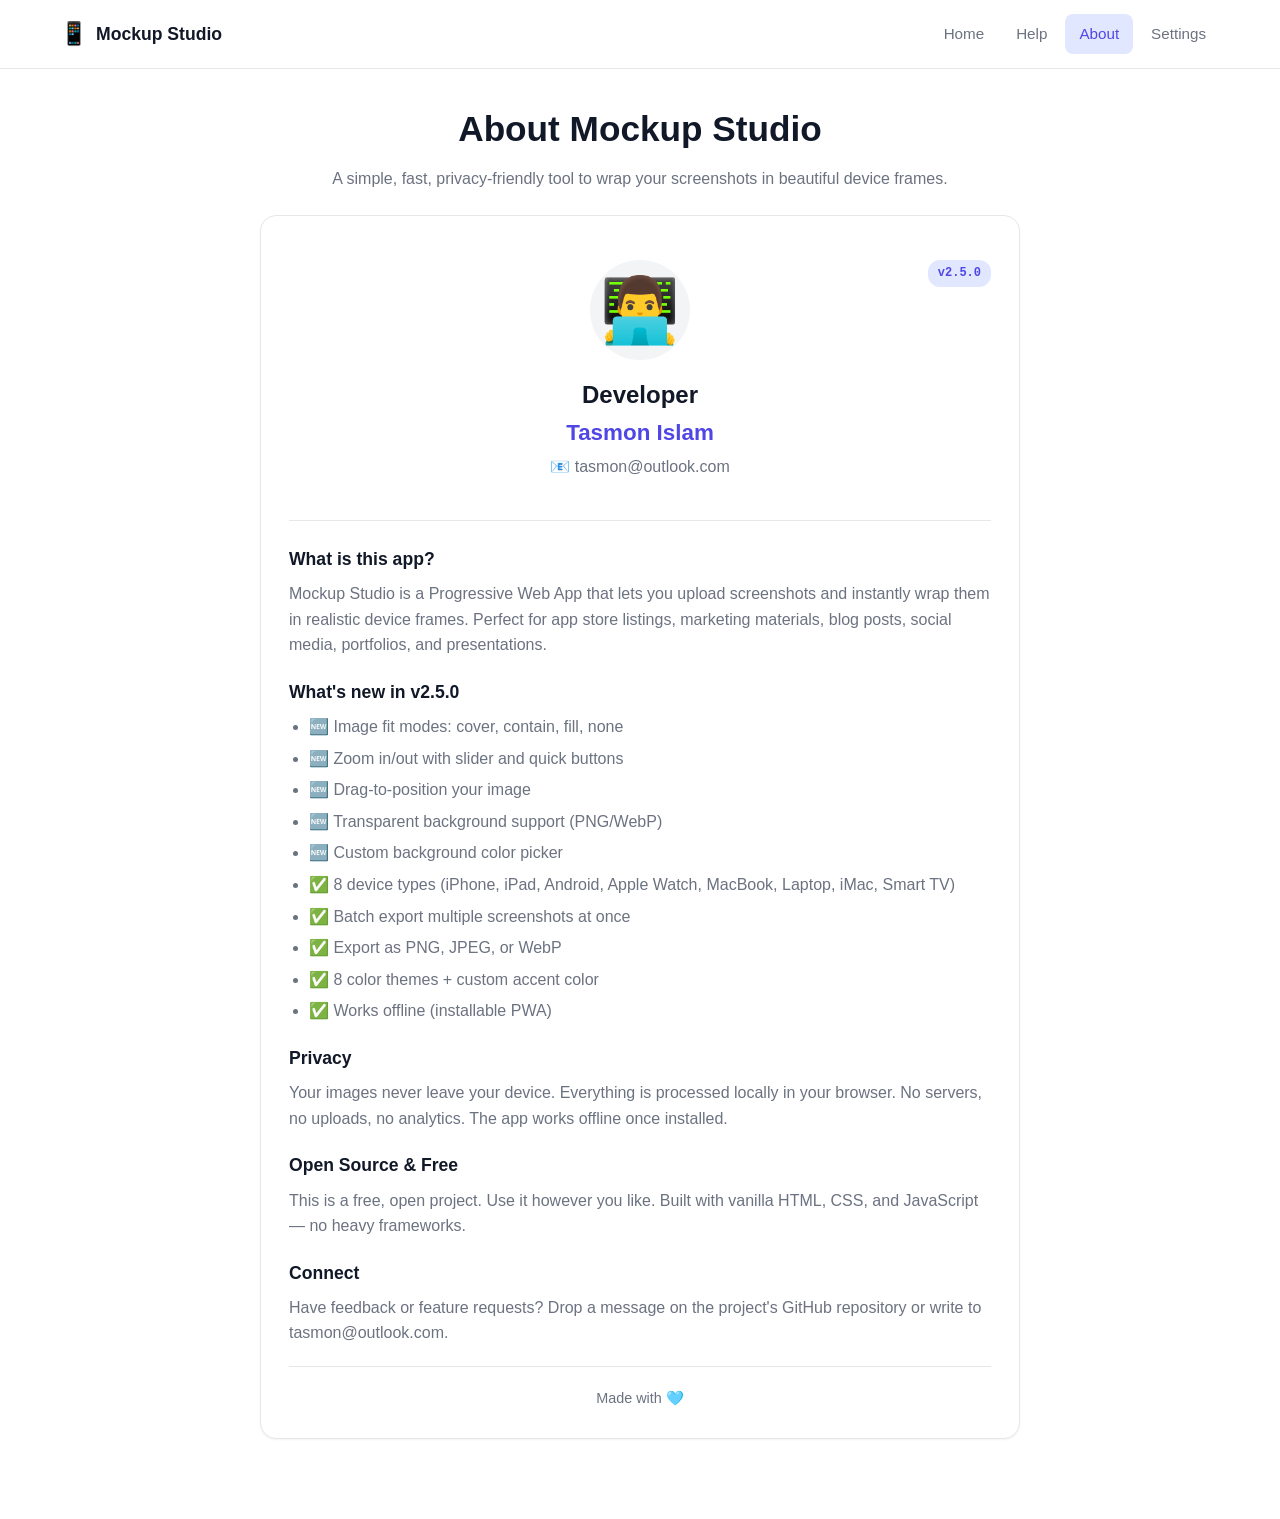
==== commit 8d43960e: "Update about.html" ====
--- a/about.html
+++ b/about.html
@@ -83,7 +83,7 @@
 
       <div class="about-section">
         <h3>Connect</h3>
-        <p>Built by <strong>Tasmon Islam</strong>. Have feedback or feature requests? Drop a message on the project's GitHub repository.</p>
+        <p>Have feedback or feature requests? Drop a message on the project's GitHub repository or write to tasmon@outlook.com.</p>
       </div>
 
       <div class="about-meta">
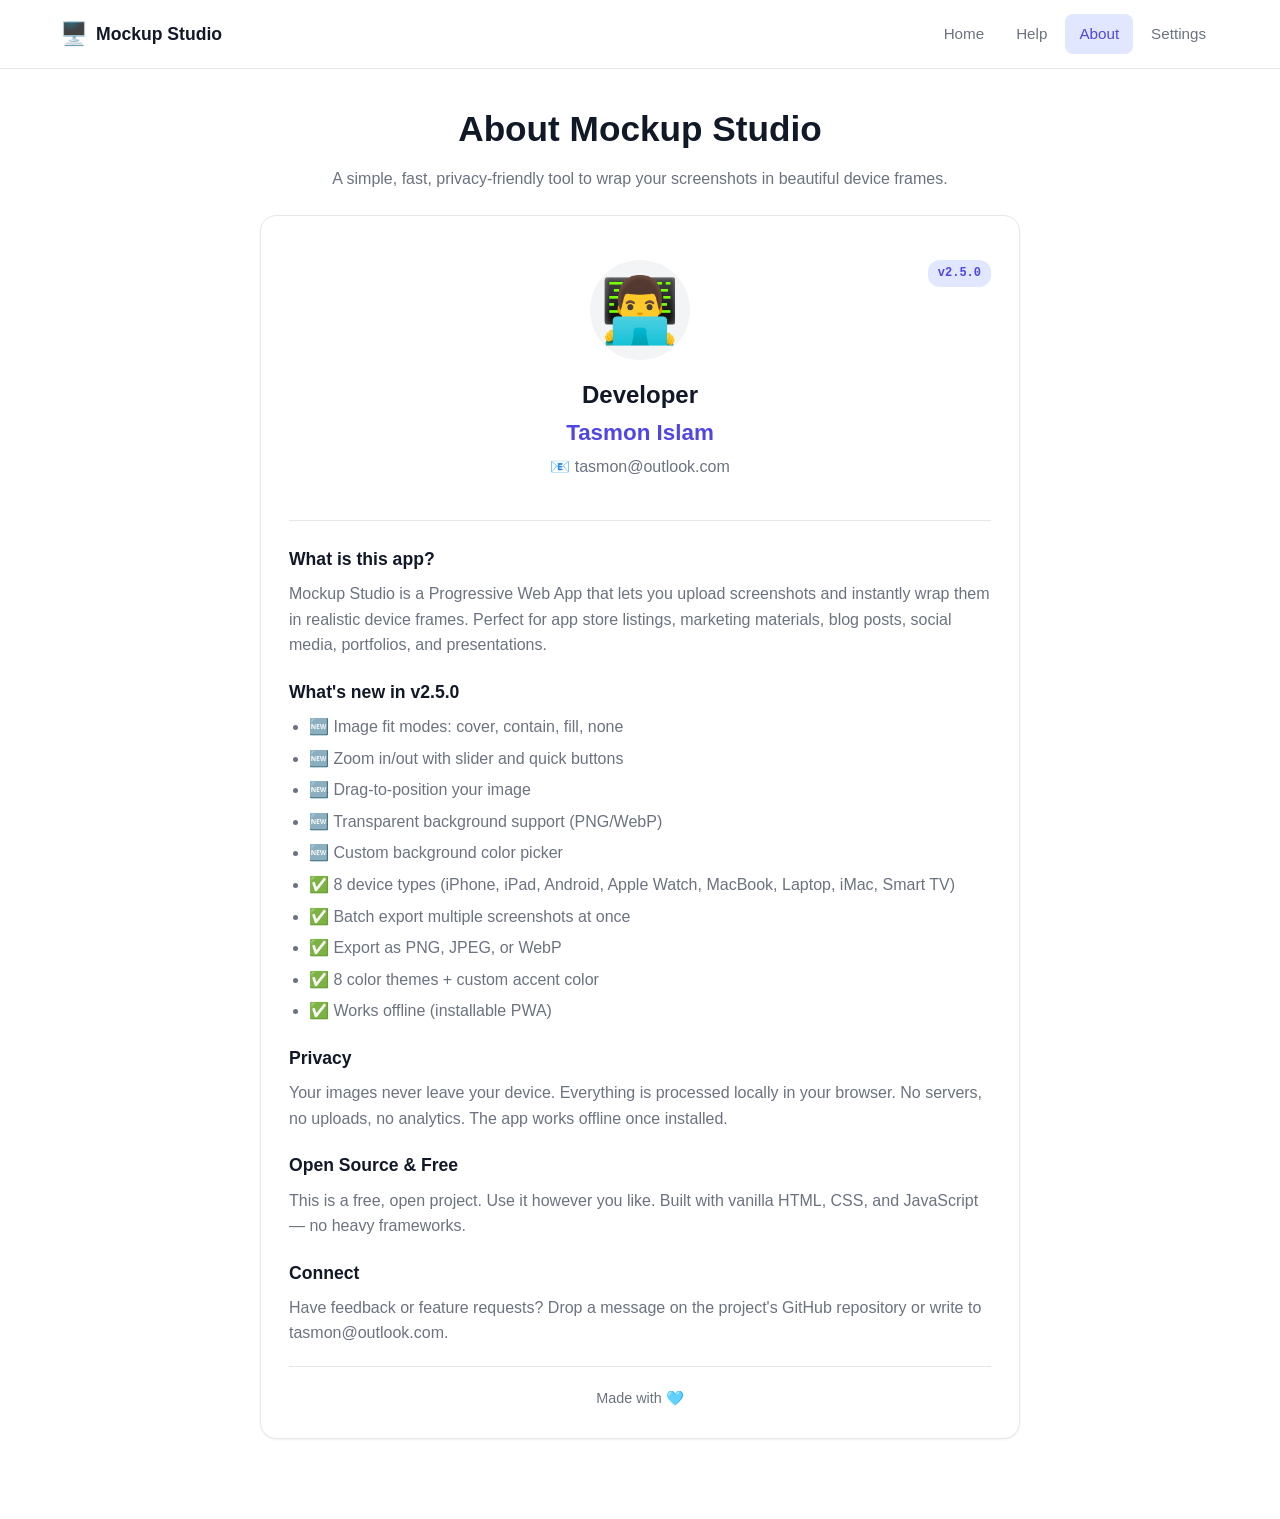
==== commit 6de3dfac: "Update about.html" ====
--- a/about.html
+++ b/about.html
@@ -22,7 +22,7 @@
   <nav class="navbar">
     <div class="nav-container">
       <a href="index.html" class="nav-brand">
-        <span class="brand-icon">📱</span>
+        <span class="brand-icon">🖥️</span>
         <span class="brand-text">Mockup Studio</span>
       </a>
       <button class="nav-toggle" id="navToggle"><span></span><span></span><span></span></button>
